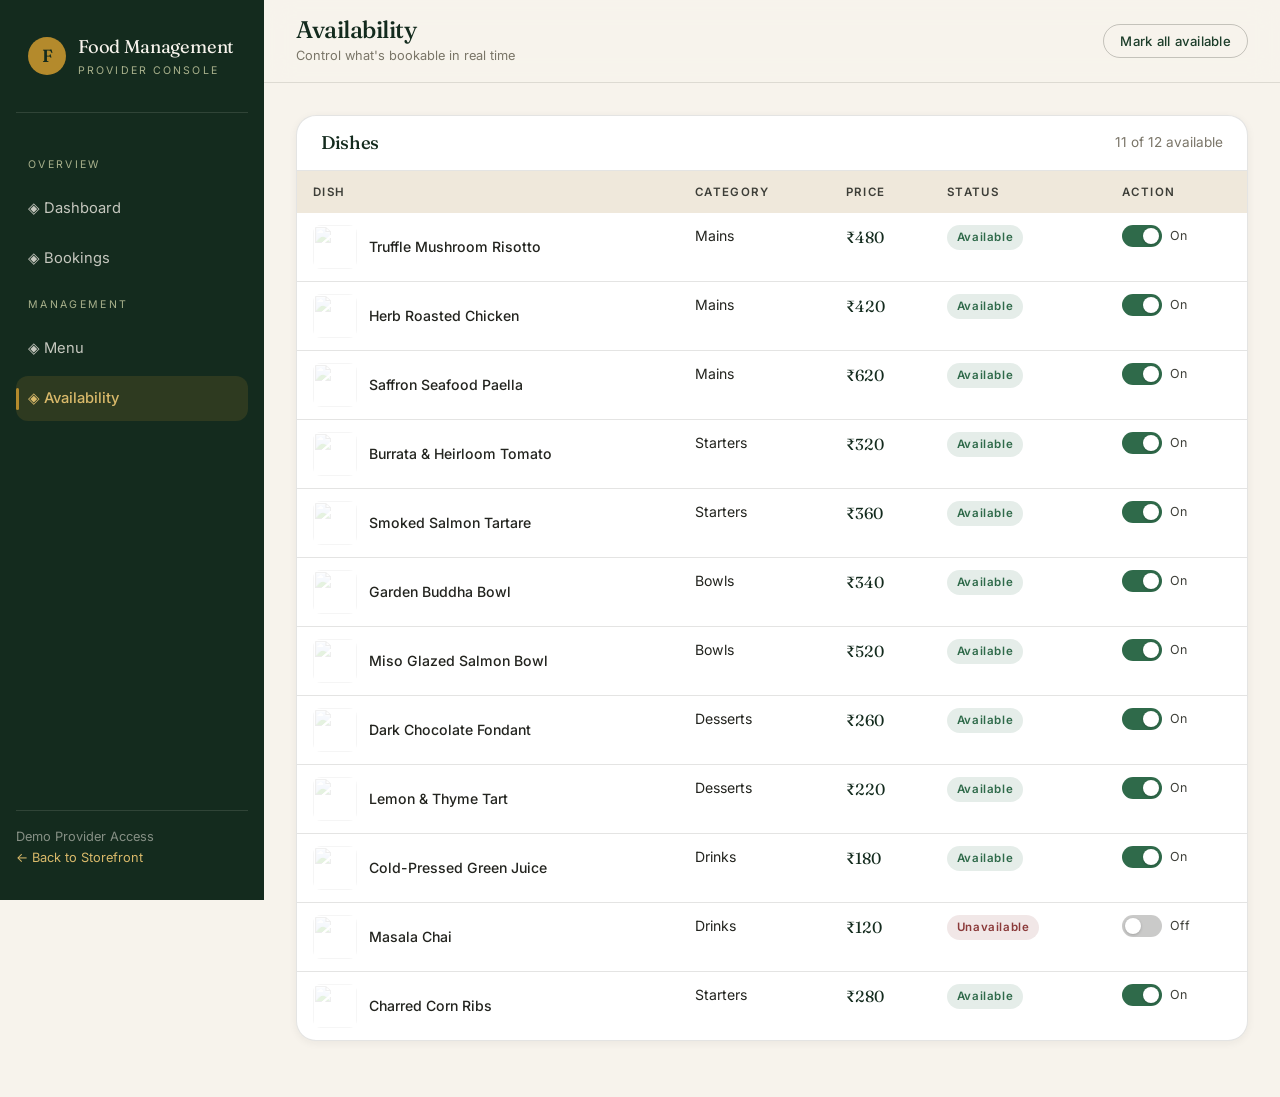
==== admin/availability.html @ 47ff1519 "kanish" ====
<!DOCTYPE html>
<html lang="en">
<head>
  <meta charset="UTF-8" />
  <meta name="viewport" content="width=device-width, initial-scale=1.0" />
  <title>Availability — Provider Console</title>
  <link rel="stylesheet" href="../css/global.css" />
  <link rel="stylesheet" href="../css/animations.css" />
  <link rel="stylesheet" href="../css/admin.css" />
</head>
<body>
  <div class="admin-shell">
    <aside class="admin-sidebar" id="sidebar">
      <div class="admin-brand">
        <div class="admin-brand-mark">F</div>
        <div class="admin-brand-text">Food Management<small>Provider Console</small></div>
      </div>
      <nav class="admin-nav">
        <div class="admin-nav-label">Overview</div>
        <a href="dashboard.html">◈ Dashboard</a>
        <a href="bookings.html">◈ Bookings</a>
        <div class="admin-nav-label">Management</div>
        <a href="menu-management.html">◈ Menu</a>
        <a href="availability.html" class="active">◈ Availability</a>
      </nav>
      <div class="admin-sidebar-footer">
        Demo Provider Access<br />
        <a href="../index.html">← Back to Storefront</a>
      </div>
    </aside>

    <div class="admin-main">
      <header class="admin-topbar">
        <div style="display:flex;align-items:center;gap:var(--s-3);">
          <button class="admin-toggle" id="sidebarToggle">☰</button>
          <div>
            <h1>Availability</h1>
            <div class="admin-topbar-sub">Control what's bookable in real time</div>
          </div>
        </div>
        <div class="admin-topbar-actions">
          <button class="btn btn-ghost btn-sm" id="markAllAvailable">Mark all available</button>
        </div>
      </header>

      <main class="admin-content">
        <section class="panel reveal">
          <div class="panel-header">
            <h2>Dishes</h2>
            <span class="text-muted" id="availSummary" style="font-size:0.85rem;"></span>
          </div>
          <div class="panel-body no-pad">
            <div class="booking-table-wrap" id="availabilityTableWrap"></div>
          </div>
        </section>
      </main>
    </div>
  </div>

  <div class="toast-stack" id="toastStack"></div>

  <script src="../js/data.js"></script>
  <script src="../js/storage.js"></script>
  <script src="../js/animations.js"></script>
  <script src="../js/admin.js"></script>
  <script>
    document.addEventListener('DOMContentLoaded', () => {
      Admin.initShell();
      Admin.renderAvailability();
    });
  </script>
</body>
</html>
---- css/global.css ----
/* ============================================================
   global.css — Design system: tokens, base, shared components
   ============================================================ */

@import url('https://fonts.googleapis.com/css2?family=Fraunces:opsz,wght@9..144,300;9..144,400;9..144,500;9..144,600&family=Inter:wght@300;400;500;600;700&display=swap');

:root {
  /* Colour palette */
  --ivory: #f7f3ec;
  --ivory-deep: #efe8db;
  --forest: #1d3d2a;
  --forest-deep: #142b1e;
  --olive: #6b7a4f;
  --olive-soft: #a9b18c;
  --charcoal: #23241f;
  --charcoal-soft: #3d3e38;
  --gold: #b48a2c;
  --gold-soft: #d9b96a;
  --muted: #7a7568;
  --line: rgba(35, 36, 31, 0.12);
  --line-strong: rgba(35, 36, 31, 0.24);
  --white: #ffffff;
  --danger: #8b3a3a;
  --success: #2f6a4a;
  --warning: #b48a2c;
  --info: #2e5a88;

  /* Typography */
  --font-serif: 'Fraunces', 'Georgia', serif;
  --font-sans: 'Inter', -apple-system, BlinkMacSystemFont, 'Segoe UI', sans-serif;

  /* Spacing scale */
  --s-1: 4px;
  --s-2: 8px;
  --s-3: 12px;
  --s-4: 16px;
  --s-5: 24px;
  --s-6: 32px;
  --s-7: 48px;
  --s-8: 64px;
  --s-9: 96px;
  --s-10: 128px;

  /* Radius */
  --r-sm: 6px;
  --r-md: 12px;
  --r-lg: 20px;
  --r-xl: 28px;
  --r-pill: 999px;

  /* Shadow */
  --shadow-sm: 0 2px 8px rgba(35, 36, 31, 0.06);
  --shadow-md: 0 8px 24px rgba(35, 36, 31, 0.08);
  --shadow-lg: 0 24px 60px rgba(35, 36, 31, 0.12);

  /* Motion */
  --ease: cubic-bezier(0.22, 1, 0.36, 1);
  --dur-fast: 180ms;
  --dur: 320ms;
  --dur-slow: 560ms;

  /* Layout */
  --container: 1280px;
  --nav-h: 76px;
}

/* Base reset */
*, *::before, *::after { box-sizing: border-box; }

html { scroll-behavior: smooth; -webkit-text-size-adjust: 100%; }

body {
  margin: 0;
  font-family: var(--font-sans);
  font-size: 16px;
  line-height: 1.6;
  color: var(--charcoal);
  background: var(--ivory);
  -webkit-font-smoothing: antialiased;
  -moz-osx-font-smoothing: grayscale;
}

h1, h2, h3, h4 {
  font-family: var(--font-serif);
  font-weight: 500;
  letter-spacing: -0.02em;
  line-height: 1.15;
  color: var(--forest-deep);
  margin: 0 0 var(--s-4);
}

h1 { font-size: clamp(2.4rem, 5vw, 4rem); }
h2 { font-size: clamp(1.8rem, 3.4vw, 2.8rem); }
h3 { font-size: clamp(1.3rem, 2.2vw, 1.8rem); }
h4 { font-size: 1.15rem; }

p { margin: 0 0 var(--s-4); color: var(--charcoal-soft); }

a { color: var(--forest); text-decoration: none; transition: color var(--dur-fast) var(--ease); }
a:hover { color: var(--gold); }

img { max-width: 100%; display: block; }

button { font-family: inherit; cursor: pointer; }

.container {
  width: 100%;
  max-width: var(--container);
  margin: 0 auto;
  padding: 0 var(--s-5);
}

.eyebrow {
  font-family: var(--font-sans);
  font-size: 0.72rem;
  font-weight: 600;
  letter-spacing: 0.22em;
  text-transform: uppercase;
  color: var(--olive);
  display: inline-block;
  margin-bottom: var(--s-3);
}

/* Buttons */
.btn {
  display: inline-flex;
  align-items: center;
  justify-content: center;
  gap: var(--s-2);
  padding: 14px 28px;
  border-radius: var(--r-pill);
  border: 1px solid transparent;
  font-family: var(--font-sans);
  font-size: 0.92rem;
  font-weight: 500;
  letter-spacing: 0.02em;
  transition: all var(--dur) var(--ease);
  cursor: pointer;
  text-decoration: none;
  white-space: nowrap;
}

.btn-primary {
  background: var(--forest);
  color: var(--ivory);
  border-color: var(--forest);
}
.btn-primary:hover {
  background: var(--forest-deep);
  color: var(--white);
  transform: translateY(-2px);
  box-shadow: var(--shadow-md);
}

.btn-ghost {
  background: transparent;
  color: var(--forest);
  border-color: var(--line-strong);
}
.btn-ghost:hover {
  border-color: var(--forest);
  background: var(--forest);
  color: var(--ivory);
}

.btn-gold {
  background: var(--gold);
  color: var(--ivory);
  border-color: var(--gold);
}
.btn-gold:hover { background: var(--gold-soft); color: var(--charcoal); }

.btn-danger {
  background: transparent;
  color: var(--danger);
  border-color: var(--danger);
}
.btn-danger:hover { background: var(--danger); color: var(--white); }

.btn-sm { padding: 8px 16px; font-size: 0.82rem; }
.btn-xs { padding: 6px 12px; font-size: 0.74rem; }

.btn:disabled { opacity: 0.45; cursor: not-allowed; transform: none; }

/* Form */
.field { margin-bottom: var(--s-4); }
.field label {
  display: block;
  font-size: 0.82rem;
  font-weight: 500;
  letter-spacing: 0.04em;
  color: var(--charcoal-soft);
  margin-bottom: var(--s-2);
  text-transform: uppercase;
}
.field input,
.field select,
.field textarea {
  width: 100%;
  padding: 12px 16px;
  border: 1px solid var(--line-strong);
  border-radius: var(--r-md);
  background: var(--white);
  font-family: var(--font-sans);
  font-size: 0.95rem;
  color: var(--charcoal);
  transition: border-color var(--dur-fast) var(--ease), box-shadow var(--dur-fast) var(--ease);
}
.field input:focus,
.field select:focus,
.field textarea:focus {
  outline: none;
  border-color: var(--forest);
  box-shadow: 0 0 0 3px rgba(29, 61, 42, 0.08);
}

/* Badges */
.badge {
  display: inline-flex;
  align-items: center;
  gap: 6px;
  padding: 4px 12px;
  border-radius: var(--r-pill);
  font-size: 0.72rem;
  font-weight: 600;
  letter-spacing: 0.06em;
  text-transform: uppercase;
}
.badge::before {
  content: '';
  width: 6px;
  height: 6px;
  border-radius: 50%;
  background: currentColor;
}

/* Toasts */
.toast-stack {
  position: fixed;
  top: calc(var(--nav-h) + 16px);
  right: 20px;
  z-index: 9999;
  display: flex;
  flex-direction: column;
  gap: 10px;
  pointer-events: none;
}
.toast {
  pointer-events: auto;
  min-width: 260px;
  max-width: 360px;
  padding: 14px 18px;
  border-radius: var(--r-md);
  background: var(--charcoal);
  color: var(--ivory);
  font-size: 0.9rem;
  box-shadow: var(--shadow-lg);
  animation: toastIn var(--dur) var(--ease);
}
.toast.success { border-left: 3px solid var(--success); }
.toast.error   { border-left: 3px solid var(--danger); }
.toast.info    { border-left: 3px solid var(--info); }

@keyframes toastIn {
  from { opacity: 0; transform: translateX(20px); }
  to   { opacity: 1; transform: translateX(0); }
}

/* Empty state */
.empty {
  text-align: center;
  padding: var(--s-9) var(--s-4);
  color: var(--muted);
}
.empty h3 { color: var(--charcoal-soft); margin-bottom: var(--s-2); }
.empty p { font-size: 0.95rem; }

/* Utility */
.text-muted { color: var(--muted); }
.text-gold { color: var(--gold); }
.text-serif { font-family: var(--font-serif); }
.mt-0 { margin-top: 0; } .mt-2 { margin-top: var(--s-2); }
.mt-4 { margin-top: var(--s-4); } .mt-6 { margin-top: var(--s-6); }
.mb-0 { margin-bottom: 0; } .mb-4 { margin-bottom: var(--s-4); }
.flex { display: flex; } .items-center { align-items: center; }
.justify-between { justify-content: space-between; }
.gap-2 { gap: var(--s-2); } .gap-4 { gap: var(--s-4); }

@media (prefers-reduced-motion: reduce) {
  *, *::before, *::after {
    animation-duration: 0.01ms !important;
    animation-iteration-count: 1 !important;
    transition-duration: 0.01ms !important;
    scroll-behavior: auto !important;
  }
}
---- css/animations.css ----
/* ============================================================
   animations.css — Shared animation utilities
   ============================================================ */

.reveal {
  opacity: 0;
  transform: translateY(28px);
  transition: opacity var(--dur-slow) var(--ease), transform var(--dur-slow) var(--ease);
}
.reveal.is-visible { opacity: 1; transform: translateY(0); }

.reveal-scale {
  opacity: 0;
  transform: scale(0.96);
  transition: opacity var(--dur-slow) var(--ease), transform var(--dur-slow) var(--ease);
}
.reveal-scale.is-visible { opacity: 1; transform: scale(1); }

.reveal-stagger > * {
  opacity: 0;
  transform: translateY(24px);
  transition: opacity var(--dur-slow) var(--ease), transform var(--dur-slow) var(--ease);
}
.reveal-stagger.is-visible > * { opacity: 1; transform: translateY(0); }
.reveal-stagger.is-visible > *:nth-child(2) { transition-delay: 60ms; }
.reveal-stagger.is-visible > *:nth-child(3) { transition-delay: 120ms; }
.reveal-stagger.is-visible > *:nth-child(4) { transition-delay: 180ms; }
.reveal-stagger.is-visible > *:nth-child(5) { transition-delay: 240ms; }
.reveal-stagger.is-visible > *:nth-child(6) { transition-delay: 300ms; }

@keyframes fadeUp {
  from { opacity: 0; transform: translateY(16px); }
  to   { opacity: 1; transform: translateY(0); }
}
.animate-fade-up { animation: fadeUp var(--dur) var(--ease) both; }

@keyframes pulseSoft {
  0%, 100% { transform: scale(1); opacity: 1; }
  50%      { transform: scale(1.08); opacity: 0.85; }
}

@keyframes shimmer {
  0%   { background-position: -400px 0; }
  100% { background-position: 400px 0; }
}
.skeleton {
  background: linear-gradient(90deg, #ece7dd 0%, #f5f0e6 50%, #ece7dd 100%);
  background-size: 800px 100%;
  animation: shimmer 1.4s infinite linear;
  border-radius: var(--r-md);
}

@media (prefers-reduced-motion: reduce) {
  .reveal, .reveal-scale, .reveal-stagger > * {
    opacity: 1 !important;
    transform: none !important;
  }
}
---- css/admin.css ----
/* ============================================================
   admin.css — Admin module styles (Owner: Kanish)
   ============================================================ */

/* ---------- Admin shell layout ---------- */
.admin-shell {
  display: grid;
  grid-template-columns: 264px 1fr;
  min-height: 100vh;
  background: var(--ivory);
}

.admin-sidebar {
  background: var(--forest-deep);
  color: var(--ivory);
  padding: var(--s-6) var(--s-4);
  display: flex;
  flex-direction: column;
  position: sticky;
  top: 0;
  height: 100vh;
  overflow-y: auto;
}

.admin-brand {
  display: flex;
  align-items: center;
  gap: var(--s-3);
  padding: 0 var(--s-3) var(--s-6);
  border-bottom: 1px solid rgba(247, 243, 236, 0.12);
  margin-bottom: var(--s-6);
}
.admin-brand-mark {
  width: 38px; height: 38px;
  border-radius: 50%;
  background: var(--gold);
  display: grid; place-items: center;
  font-family: var(--font-serif);
  font-weight: 600;
  color: var(--forest-deep);
  font-size: 1.1rem;
}
.admin-brand-text { font-family: var(--font-serif); font-size: 1.15rem; letter-spacing: -0.01em; }
.admin-brand-text small { display: block; font-family: var(--font-sans); font-size: 0.66rem; letter-spacing: 0.2em; text-transform: uppercase; color: var(--olive-soft); margin-top: 2px; }

.admin-nav { display: flex; flex-direction: column; gap: 4px; flex: 1; }
.admin-nav-label {
  font-size: 0.66rem;
  letter-spacing: 0.22em;
  text-transform: uppercase;
  color: var(--olive-soft);
  padding: var(--s-3) var(--s-3) var(--s-2);
}
.admin-nav a {
  display: flex;
  align-items: center;
  gap: var(--s-3);
  padding: 11px var(--s-3);
  border-radius: var(--r-md);
  color: rgba(247, 243, 236, 0.78);
  font-size: 0.92rem;
  transition: all var(--dur-fast) var(--ease);
}
.admin-nav a:hover { background: rgba(247, 243, 236, 0.06); color: var(--ivory); }
.admin-nav a.active {
  background: rgba(180, 138, 44, 0.16);
  color: var(--gold-soft);
  font-weight: 500;
}
.admin-nav a.active::before {
  content: '';
  position: absolute;
  left: 0;
  width: 3px; height: 22px;
  background: var(--gold);
  border-radius: 3px;
}
.admin-nav a { position: relative; }

.admin-sidebar-footer {
  border-top: 1px solid rgba(247, 243, 236, 0.12);
  padding-top: var(--s-4);
  margin-top: var(--s-4);
  font-size: 0.8rem;
  color: rgba(247, 243, 236, 0.5);
}
.admin-sidebar-footer a { color: var(--gold-soft); }

/* ---------- Main area ---------- */
.admin-main { display: flex; flex-direction: column; min-width: 0; }

.admin-topbar {
  position: sticky;
  top: 0;
  z-index: 40;
  display: flex;
  align-items: center;
  justify-content: space-between;
  gap: var(--s-4);
  padding: var(--s-4) var(--s-6);
  background: rgba(247, 243, 236, 0.92);
  backdrop-filter: blur(14px);
  border-bottom: 1px solid var(--line);
}
.admin-topbar h1 {
  font-size: 1.5rem;
  margin: 0;
}
.admin-topbar-sub { font-size: 0.8rem; color: var(--muted); margin-top: 2px; }
.admin-topbar-actions { display: flex; align-items: center; gap: var(--s-3); }

.admin-avatar {
  width: 38px; height: 38px;
  border-radius: 50%;
  background: var(--forest);
  color: var(--ivory);
  display: grid; place-items: center;
  font-size: 0.82rem;
  font-weight: 600;
}

.admin-content { padding: var(--s-6); flex: 1; }

.admin-toggle { display: none; }

/* ---------- Stat cards ---------- */
.stat-grid {
  display: grid;
  grid-template-columns: repeat(auto-fit, minmax(210px, 1fr));
  gap: var(--s-4);
  margin-bottom: var(--s-6);
}
.stat-card {
  background: var(--white);
  border-radius: var(--r-lg);
  padding: var(--s-5);
  box-shadow: var(--shadow-sm);
  border: 1px solid var(--line);
  position: relative;
  overflow: hidden;
}
.stat-card::after {
  content: '';
  position: absolute;
  right: -30px; bottom: -30px;
  width: 100px; height: 100px;
  border-radius: 50%;
  background: rgba(180, 138, 44, 0.06);
}
.stat-card-label {
  font-size: 0.74rem;
  letter-spacing: 0.16em;
  text-transform: uppercase;
  color: var(--muted);
  margin-bottom: var(--s-3);
}
.stat-card-value {
  font-family: var(--font-serif);
  font-size: 2.2rem;
  line-height: 1;
  color: var(--forest-deep);
  letter-spacing: -0.02em;
}
.stat-card-meta {
  font-size: 0.78rem;
  color: var(--muted);
  margin-top: var(--s-2);
}
.stat-card.gold .stat-card-value { color: var(--gold); }

/* ---------- Panels ---------- */
.panel {
  background: var(--white);
  border-radius: var(--r-lg);
  border: 1px solid var(--line);
  box-shadow: var(--shadow-sm);
  margin-bottom: var(--s-5);
  overflow: hidden;
}
.panel-header {
  display: flex;
  align-items: center;
  justify-content: space-between;
  gap: var(--s-4);
  padding: var(--s-4) var(--s-5);
  border-bottom: 1px solid var(--line);
}
.panel-header h2 { font-size: 1.15rem; margin: 0; }
.panel-body { padding: var(--s-5); }
.panel-body.no-pad { padding: 0; }

/* ---------- Booking table ---------- */
.booking-table-wrap { overflow-x: auto; }
table.booking-table {
  width: 100%;
  border-collapse: collapse;
  font-size: 0.88rem;
}
.booking-table thead th {
  text-align: left;
  padding: var(--s-3) var(--s-4);
  background: var(--ivory-deep);
  font-size: 0.72rem;
  letter-spacing: 0.12em;
  text-transform: uppercase;
  color: var(--charcoal-soft);
  font-weight: 600;
  white-space: nowrap;
}
.booking-table tbody td {
  padding: var(--s-3) var(--s-4);
  border-bottom: 1px solid var(--line);
  vertical-align: top;
}
.booking-table tbody tr:hover { background: rgba(247, 243, 236, 0.6); }
.booking-table tbody tr:last-child td { border-bottom: none; }

.bk-id { font-family: 'SF Mono', Menlo, monospace; font-size: 0.82rem; color: var(--forest); font-weight: 600; }
.bk-items { list-style: none; padding: 0; margin: 0; font-size: 0.8rem; color: var(--charcoal-soft); }
.bk-items li { padding: 1px 0; }
.bk-items li span { color: var(--muted); }
.bk-total { font-family: var(--font-serif); font-size: 1rem; color: var(--forest-deep); }
.bk-actions { display: flex; flex-wrap: wrap; gap: 6px; }

.status-pill {
  display: inline-flex;
  align-items: center;
  gap: 6px;
  padding: 3px 10px;
  border-radius: var(--r-pill);
  font-size: 0.72rem;
  font-weight: 600;
  letter-spacing: 0.05em;
  white-space: nowrap;
}

/* ---------- Filter bar ---------- */
.filter-bar {
  display: flex;
  flex-wrap: wrap;
  gap: var(--s-2);
  align-items: center;
  margin-bottom: var(--s-4);
}
.chip {
  padding: 7px 14px;
  border-radius: var(--r-pill);
  border: 1px solid var(--line-strong);
  background: transparent;
  font-size: 0.82rem;
  color: var(--charcoal-soft);
  cursor: pointer;
  transition: all var(--dur-fast) var(--ease);
}
.chip:hover { border-color: var(--forest); color: var(--forest); }
.chip.active { background: var(--forest); border-color: var(--forest); color: var(--ivory); }

.search-input {
  flex: 1;
  min-width: 200px;
  padding: 9px 14px;
  border: 1px solid var(--line-strong);
  border-radius: var(--r-pill);
  background: var(--white);
  font-size: 0.88rem;
  transition: border-color var(--dur-fast) var(--ease);
}
.search-input:focus { outline: none; border-color: var(--forest); }

/* ---------- Menu management grid ---------- */
.menu-admin-grid {
  display: grid;
  grid-template-columns: repeat(auto-fill, minmax(280px, 1fr));
  gap: var(--s-4);
}
.menu-admin-card {
  background: var(--white);
  border-radius: var(--r-lg);
  border: 1px solid var(--line);
  overflow: hidden;
  display: flex;
  flex-direction: column;
  transition: transform var(--dur) var(--ease), box-shadow var(--dur) var(--ease);
}
.menu-admin-card:hover { transform: translateY(-3px); box-shadow: var(--shadow-md); }
.menu-admin-thumb {
  aspect-ratio: 16 / 10;
  overflow: hidden;
  background: var(--ivory-deep);
}
.menu-admin-thumb img { width: 100%; height: 100%; object-fit: cover; }
.menu-admin-body { padding: var(--s-4); flex: 1; display: flex; flex-direction: column; }
.menu-admin-name { font-family: var(--font-serif); font-size: 1.1rem; color: var(--forest-deep); margin-bottom: 4px; }
.menu-admin-cat { font-size: 0.72rem; letter-spacing: 0.14em; text-transform: uppercase; color: var(--olive); margin-bottom: var(--s-2); }
.menu-admin-desc { font-size: 0.84rem; color: var(--muted); margin-bottom: var(--s-3); flex: 1; }
.menu-admin-price { font-family: var(--font-serif); font-size: 1.2rem; color: var(--forest); margin-bottom: var(--s-3); }
.menu-admin-actions { display: flex; gap: 6px; flex-wrap: wrap; }

.availability-toggle {
  display: inline-flex;
  align-items: center;
  gap: 8px;
  font-size: 0.78rem;
  color: var(--charcoal-soft);
  cursor: pointer;
  user-select: none;
}
.toggle-switch {
  width: 40px; height: 22px;
  border-radius: 999px;
  background: var(--line-strong);
  position: relative;
  transition: background var(--dur-fast) var(--ease);
}
.toggle-switch::after {
  content: '';
  position: absolute;
  top: 3px; left: 3px;
  width: 16px; height: 16px;
  background: var(--white);
  border-radius: 50%;
  transition: transform var(--dur-fast) var(--ease);
  box-shadow: 0 1px 3px rgba(0, 0, 0, 0.2);
}
.toggle-switch.on { background: var(--success); }
.toggle-switch.on::after { transform: translateX(18px); }

/* ---------- Modal ---------- */
.modal-backdrop {
  position: fixed;
  inset: 0;
  background: rgba(20, 43, 30, 0.55);
  backdrop-filter: blur(4px);
  z-index: 999;
  display: none;
  align-items: center;
  justify-content: center;
  padding: var(--s-4);
}
.modal-backdrop.open { display: flex; animation: fadeUp 200ms var(--ease); }
.modal {
  background: var(--ivory);
  border-radius: var(--r-xl);
  width: 100%;
  max-width: 560px;
  max-height: 90vh;
  overflow-y: auto;
  box-shadow: var(--shadow-lg);
}
.modal-head {
  display: flex;
  align-items: center;
  justify-content: space-between;
  padding: var(--s-5) var(--s-6);
  border-bottom: 1px solid var(--line);
}
.modal-head h3 { margin: 0; font-size: 1.3rem; }
.modal-close {
  background: none;
  border: none;
  font-size: 1.6rem;
  color: var(--muted);
  cursor: pointer;
  line-height: 1;
  padding: 4px 8px;
  border-radius: 8px;
  transition: background var(--dur-fast) var(--ease);
}
.modal-close:hover { background: var(--ivory-deep); color: var(--charcoal); }
.modal-body { padding: var(--s-5) var(--s-6); }
.modal-foot {
  padding: var(--s-4) var(--s-6);
  border-top: 1px solid var(--line);
  display: flex;
  justify-content: flex-end;
  gap: var(--s-2);
}

/* ---------- Analytics bars ---------- */
.bar-chart { display: flex; flex-direction: column; gap: var(--s-3); }
.bar-row { display: flex; align-items: center; gap: var(--s-3); }
.bar-label { width: 140px; font-size: 0.84rem; color: var(--charcoal-soft); flex-shrink: 0; }
.bar-track {
  flex: 1;
  height: 10px;
  background: var(--ivory-deep);
  border-radius: 999px;
  overflow: hidden;
}
.bar-fill {
  height: 100%;
  background: linear-gradient(90deg, var(--olive), var(--gold));
  border-radius: 999px;
  transition: width 800ms var(--ease);
}
.bar-value { font-size: 0.82rem; font-weight: 600; color: var(--forest); width: 44px; text-align: right; }

/* ---------- Status flow (kanban style) ---------- */
.status-flow {
  display: grid;
  grid-template-columns: repeat(auto-fit, minmax(140px, 1fr));
  gap: var(--s-3);
  margin-bottom: var(--s-5);
}
.status-flow-step {
  padding: var(--s-3);
  border-radius: var(--r-md);
  background: var(--white);
  border: 1px solid var(--line);
  text-align: center;
}
.status-flow-step .n {
  font-family: var(--font-serif);
  font-size: 1.5rem;
  color: var(--forest-deep);
}
.status-flow-step .l { font-size: 0.72rem; letter-spacing: 0.1em; text-transform: uppercase; color: var(--muted); }

/* ---------- Mobile ---------- */
@media (max-width: 900px) {
  .admin-shell { grid-template-columns: 1fr; }
  .admin-sidebar {
    position: fixed;
    top: 0; left: 0;
    width: 264px;
    transform: translateX(-100%);
    transition: transform var(--dur) var(--ease);
    z-index: 200;
  }
  .admin-sidebar.open { transform: translateX(0); box-shadow: var(--shadow-lg); }
  .admin-toggle {
    display: inline-flex;
    align-items: center;
    justify-content: center;
    width: 40px; height: 40px;
    border: 1px solid var(--line-strong);
    border-radius: var(--r-md);
    background: var(--white);
    font-size: 1.2rem;
  }
  .admin-content { padding: var(--s-4); }
  .admin-topbar { padding: var(--s-3) var(--s-4); }
  .admin-topbar h1 { font-size: 1.15rem; }
  .bar-label { width: 90px; }
}
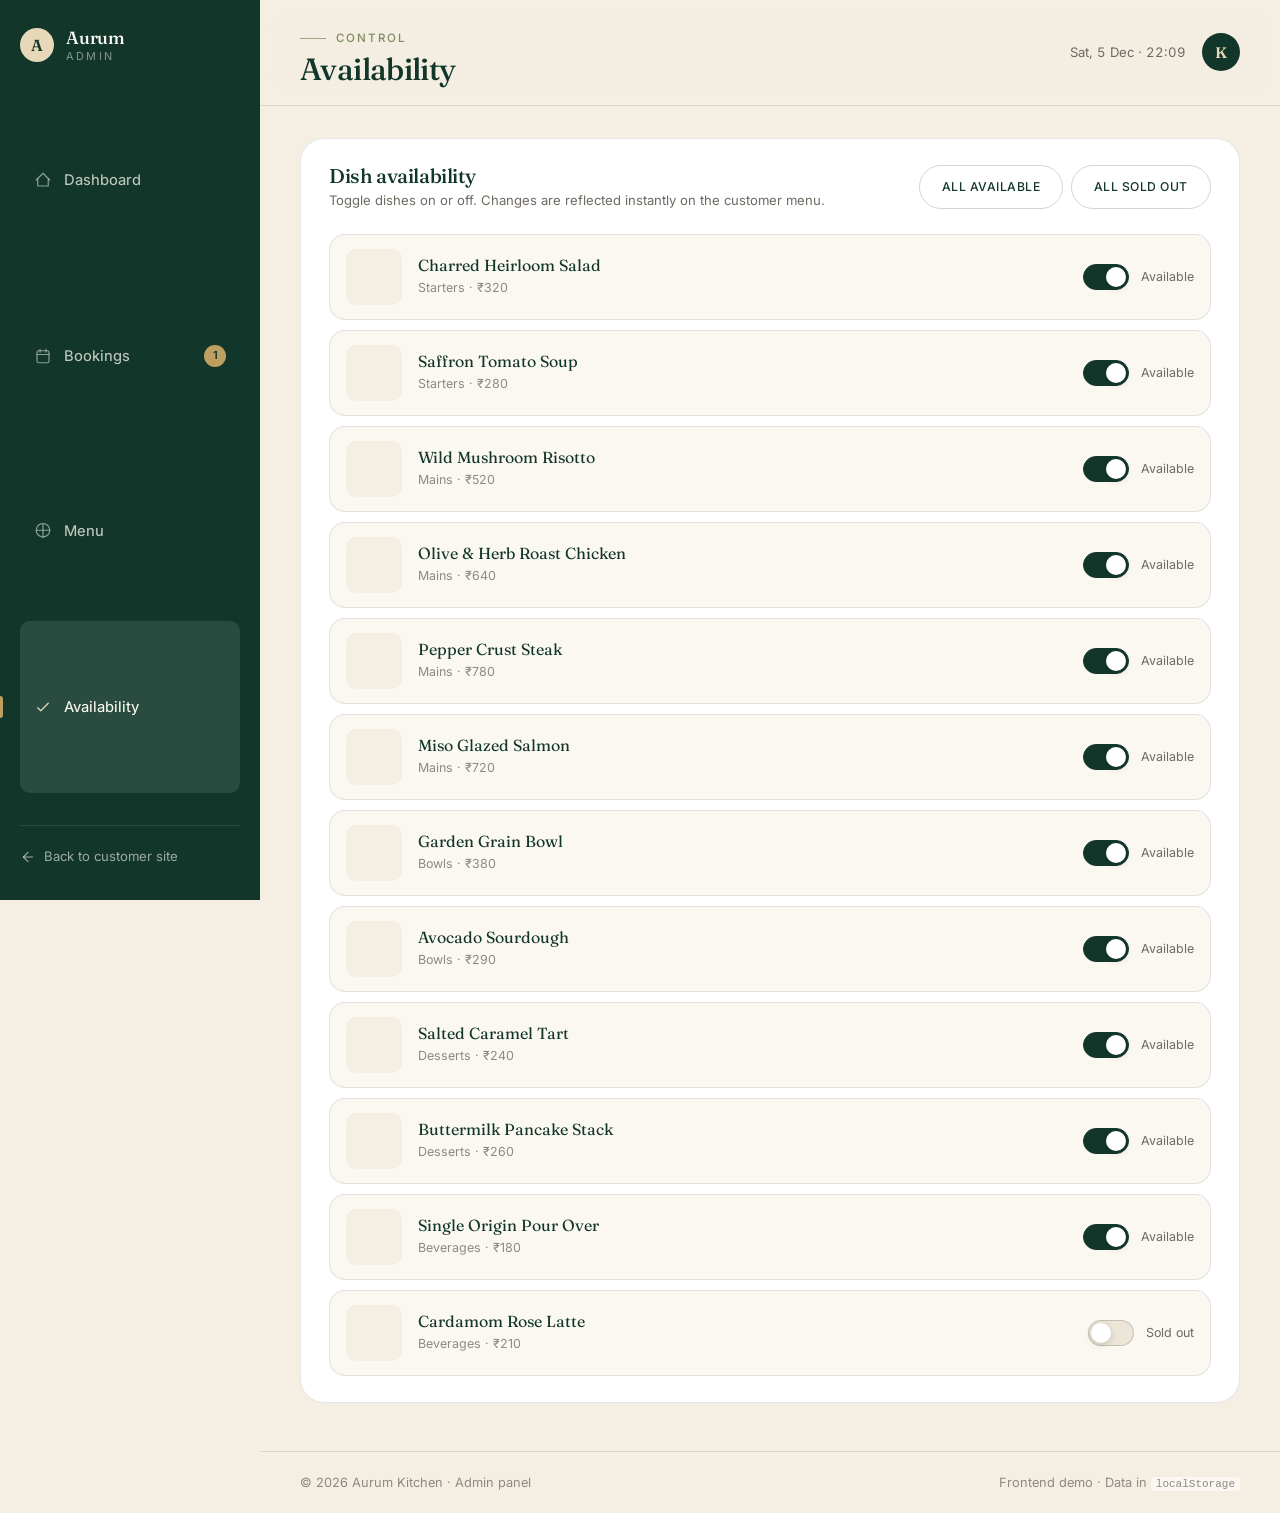
==== commit 8b759f09: ""Final Commit"" ====
--- a/admin/availability.html
+++ b/admin/availability.html
@@ -2,72 +2,73 @@
 <html lang="en">
 <head>
   <meta charset="UTF-8" />
-  <meta name="viewport" content="width=device-width, initial-scale=1.0" />
-  <title>Availability — Provider Console</title>
+  <meta name="viewport" content="width=device-width, initial-scale=1" />
+  <title>Availability — Aurum Kitchen Admin</title>
+  <link rel="preconnect" href="https://fonts.googleapis.com" />
+  <link rel="preconnect" href="https://fonts.gstatic.com" crossorigin />
+  <link href="https://fonts.googleapis.com/css2?family=Fraunces:ital,opsz,wght@0,9..144,300..700;1,9..144,300..600&family=Inter:wght@300;400;500;600&display=swap" rel="stylesheet" />
   <link rel="stylesheet" href="../css/global.css" />
   <link rel="stylesheet" href="../css/animations.css" />
   <link rel="stylesheet" href="../css/admin.css" />
 </head>
-<body>
+<body class="admin-body">
+  <div class="page-veil" aria-hidden="true"></div>
+
   <div class="admin-shell">
-    <aside class="admin-sidebar" id="sidebar">
-      <div class="admin-brand">
-        <div class="admin-brand-mark">F</div>
-        <div class="admin-brand-text">Food Management<small>Provider Console</small></div>
-      </div>
-      <nav class="admin-nav">
-        <div class="admin-nav-label">Overview</div>
-        <a href="dashboard.html">◈ Dashboard</a>
-        <a href="bookings.html">◈ Bookings</a>
-        <div class="admin-nav-label">Management</div>
-        <a href="menu-management.html">◈ Menu</a>
-        <a href="availability.html" class="active">◈ Availability</a>
+    <aside class="admin-sidebar" id="adminSidebar">
+      <a class="admin-brand" href="dashboard.html">
+        <span class="nav__mark">A</span>
+        <span class="admin-brand__text"><strong>Aurum</strong><em>Admin</em></span>
+      </a>
+      <nav class="admin-nav" aria-label="Admin">
+        <a href="dashboard.html" class="admin-nav__link" data-admin-nav><svg viewBox="0 0 24 24" fill="none" stroke="currentColor" stroke-width="1.6" stroke-linecap="round" stroke-linejoin="round"><path d="M3 12 12 3l9 9"/><path d="M5 10v10h14V10"/></svg><span>Dashboard</span></a>
+        <a href="bookings.html" class="admin-nav__link" data-admin-nav><svg viewBox="0 0 24 24" fill="none" stroke="currentColor" stroke-width="1.6" stroke-linecap="round" stroke-linejoin="round"><rect x="4" y="5" width="16" height="16" rx="2"/><path d="M8 3v4M16 3v4M4 10h16"/></svg><span>Bookings</span><span class="admin-nav__count" id="navPendingCount"></span></a>
+        <a href="menu-management.html" class="admin-nav__link" data-admin-nav><svg viewBox="0 0 24 24" fill="none" stroke="currentColor" stroke-width="1.6" stroke-linecap="round" stroke-linejoin="round"><path d="M3 11h18"/><path d="M12 3v18"/><circle cx="12" cy="11" r="9"/></svg><span>Menu</span></a>
+        <a href="availability.html" class="admin-nav__link" data-admin-nav><svg viewBox="0 0 24 24" fill="none" stroke="currentColor" stroke-width="1.6" stroke-linecap="round" stroke-linejoin="round"><path d="m5 13 4 4L19 7"/></svg><span>Availability</span></a>
       </nav>
-      <div class="admin-sidebar-footer">
-        Demo Provider Access<br />
-        <a href="../index.html">← Back to Storefront</a>
+      <div class="admin-sidebar__foot">
+        <a href="../index.html" class="admin-back"><svg viewBox="0 0 24 24" fill="none" stroke="currentColor" stroke-width="1.6" stroke-linecap="round" stroke-linejoin="round" width="16" height="16"><path d="M19 12H5"/><path d="m12 19-7-7 7-7"/></svg>Back to customer site</a>
       </div>
     </aside>
 
-    <div class="admin-main">
-      <header class="admin-topbar">
-        <div style="display:flex;align-items:center;gap:var(--s-3);">
-          <button class="admin-toggle" id="sidebarToggle">☰</button>
+    <header class="admin-topbar">
+      <button class="admin-topbar__toggle" id="adminNavToggle" aria-label="Toggle menu" aria-expanded="false"><span></span><span></span></button>
+      <div class="admin-topbar__title">
+        <span class="eyebrow">Control</span>
+        <h1>Availability</h1>
+      </div>
+      <div class="admin-topbar__meta">
+        <span class="admin-topbar__clock" id="adminClock"></span>
+        <span class="admin-avatar">K</span>
+      </div>
+    </header>
+
+    <main class="admin-main" id="adminAvailability">
+      <section class="admin-card">
+        <div class="admin-card__head">
           <div>
-            <h1>Availability</h1>
-            <div class="admin-topbar-sub">Control what's bookable in real time</div>
+            <h2>Dish availability</h2>
+            <p class="admin-card__sub">Toggle dishes on or off. Changes are reflected instantly on the customer menu.</p>
+          </div>
+          <div class="admin-toolbar__actions">
+            <button class="btn btn--ghost btn--sm" id="setAllAvailable">All available</button>
+            <button class="btn btn--ghost btn--sm" id="setAllUnavailable">All sold out</button>
           </div>
         </div>
-        <div class="admin-topbar-actions">
-          <button class="btn btn-ghost btn-sm" id="markAllAvailable">Mark all available</button>
-        </div>
-      </header>
+        <div class="availability-list" id="availabilityList"></div>
+      </section>
+    </main>
 
-      <main class="admin-content">
-        <section class="panel reveal">
-          <div class="panel-header">
-            <h2>Dishes</h2>
-            <span class="text-muted" id="availSummary" style="font-size:0.85rem;"></span>
-          </div>
-          <div class="panel-body no-pad">
-            <div class="booking-table-wrap" id="availabilityTableWrap"></div>
-          </div>
-        </section>
-      </main>
-    </div>
+    <footer class="admin-footer">
+      <span>© <span id="adminYear"></span> Aurum Kitchen · Admin panel</span>
+      <span>Frontend demo · Data in <code>localStorage</code></span>
+    </footer>
   </div>
 
-  <div class="toast-stack" id="toastStack"></div>
-
+  <script src="../js/storage.js"></script>
   <script src="../js/data.js"></script>
-  <script src="../js/storage.js"></script>
   <script src="../js/animations.js"></script>
+  <script src="../js/customer.js"></script>
   <script src="../js/admin.js"></script>
-  <script>
-    document.addEventListener('DOMContentLoaded', () => {
-      Admin.initShell();
-      Admin.renderAvailability();
-    });
-  </script>
 </body>
 </html>
--- a/css/global.css
+++ b/css/global.css
@@ -1,296 +1,656 @@
-/* ============================================================
-   global.css — Design system: tokens, base, shared components
-   ============================================================ */
-
-@import url('https://fonts.googleapis.com/css2?family=Fraunces:opsz,wght@9..144,300;9..144,400;9..144,500;9..144,600&family=Inter:wght@300;400;500;600;700&display=swap');
-
+/* =========================================================================
+   global.css — SHARED DESIGN SYSTEM
+   Owners: Arsh + Kanish
+   ========================================================================= */
+
+/* ---------- 1. Design tokens ---------- */
 :root {
-  /* Colour palette */
-  --ivory: #f7f3ec;
-  --ivory-deep: #efe8db;
-  --forest: #1d3d2a;
-  --forest-deep: #142b1e;
-  --olive: #6b7a4f;
-  --olive-soft: #a9b18c;
-  --charcoal: #23241f;
-  --charcoal-soft: #3d3e38;
-  --gold: #b48a2c;
-  --gold-soft: #d9b96a;
-  --muted: #7a7568;
-  --line: rgba(35, 36, 31, 0.12);
-  --line-strong: rgba(35, 36, 31, 0.24);
-  --white: #ffffff;
-  --danger: #8b3a3a;
-  --success: #2f6a4a;
-  --warning: #b48a2c;
-  --info: #2e5a88;
-
-  /* Typography */
-  --font-serif: 'Fraunces', 'Georgia', serif;
-  --font-sans: 'Inter', -apple-system, BlinkMacSystemFont, 'Segoe UI', sans-serif;
-
-  /* Spacing scale */
-  --s-1: 4px;
-  --s-2: 8px;
-  --s-3: 12px;
-  --s-4: 16px;
-  --s-5: 24px;
-  --s-6: 32px;
-  --s-7: 48px;
-  --s-8: 64px;
-  --s-9: 96px;
-  --s-10: 128px;
-
-  /* Radius */
-  --r-sm: 6px;
-  --r-md: 12px;
-  --r-lg: 20px;
-  --r-xl: 28px;
-  --r-pill: 999px;
-
-  /* Shadow */
-  --shadow-sm: 0 2px 8px rgba(35, 36, 31, 0.06);
-  --shadow-md: 0 8px 24px rgba(35, 36, 31, 0.08);
-  --shadow-lg: 0 24px 60px rgba(35, 36, 31, 0.12);
-
-  /* Motion */
-  --ease: cubic-bezier(0.22, 1, 0.36, 1);
-  --dur-fast: 180ms;
-  --dur: 320ms;
-  --dur-slow: 560ms;
-
-  /* Layout */
-  --container: 1280px;
-  --nav-h: 76px;
-}
-
-/* Base reset */
+  --ivory:        #FBF8F2;
+  --ivory-2:      #F4EEE3;
+  --ivory-3:      #EDE5D7;
+  --white:        #FFFFFF;
+
+  --ink:          #1B1A17;
+  --charcoal:     #2A2823;
+  --muted:        #6E6A61;
+  --muted-2:      #8E8A80;
+
+  --forest:       #12362A;
+  --forest-2:     #1C4A38;
+  --forest-3:     #2C6350;
+  --olive:        #7C8B5B;
+  --olive-soft:   #A9B48C;
+  --gold:         #BE9F60;
+  --gold-soft:    #E6D8B8;
+
+  --line:         rgba(27, 26, 23, 0.10);
+  --line-strong:  rgba(27, 26, 23, 0.18);
+  --shadow-sm:    0 1px 2px rgba(18, 54, 42, 0.05), 0 10px 28px -16px rgba(18, 54, 42, 0.28);
+  --shadow-md:    0 26px 64px -34px rgba(18, 54, 42, 0.42);
+  --shadow-lg:    0 40px 100px -50px rgba(18, 54, 42, 0.55);
+
+  --radius-sm:    10px;
+  --radius:       16px;
+  --radius-lg:    24px;
+  --radius-xl:    32px;
+  --nav-h:        76px;
+
+  --font-serif:   'Fraunces', 'Iowan Old Style', Georgia, serif;
+  --font-sans:    'Inter', -apple-system, BlinkMacSystemFont, 'Segoe UI', sans-serif;
+
+  --ease:         cubic-bezier(0.22, 1, 0.36, 1);
+  --ease-soft:    cubic-bezier(0.4, 0, 0.2, 1);
+  --dur:          0.5s;
+}
+
+/* ---------- 2. Reset ---------- */
 *, *::before, *::after { box-sizing: border-box; }
 
-html { scroll-behavior: smooth; -webkit-text-size-adjust: 100%; }
+html {
+  -webkit-text-size-adjust: 100%;
+  scroll-behavior: smooth;
+  scroll-padding-top: calc(var(--nav-h) + 24px);
+}
+
+body,
+h1, h2, h3, h4, h5, p, figure, blockquote, ul, ol, dl, dd { margin: 0; }
+
+ul[class], ol[class] { list-style: none; padding: 0; }
 
 body {
-  margin: 0;
+  background: var(--ivory);
+  color: var(--ink);
   font-family: var(--font-sans);
   font-size: 16px;
-  line-height: 1.6;
-  color: var(--charcoal);
-  background: var(--ivory);
+  line-height: 1.65;
+  font-weight: 400;
   -webkit-font-smoothing: antialiased;
   -moz-osx-font-smoothing: grayscale;
-}
-
+  overflow-x: hidden;
+}
+
+img, svg, video { display: block; max-width: 100%; }
+img { height: auto; }
+
+a { color: inherit; text-decoration: none; }
+
+button, input, select, textarea {
+  font: inherit;
+  color: inherit;
+}
+
+button { background: none; border: 0; cursor: pointer; }
+
+:focus-visible {
+  outline: 2px solid var(--forest-3);
+  outline-offset: 3px;
+  border-radius: 4px;
+}
+
+::selection { background: var(--gold-soft); color: var(--forest); }
+
+/* ---------- 3. Typography ---------- */
 h1, h2, h3, h4 {
   font-family: var(--font-serif);
   font-weight: 500;
+  line-height: 1.08;
   letter-spacing: -0.02em;
-  line-height: 1.15;
-  color: var(--forest-deep);
-  margin: 0 0 var(--s-4);
-}
-
-h1 { font-size: clamp(2.4rem, 5vw, 4rem); }
-h2 { font-size: clamp(1.8rem, 3.4vw, 2.8rem); }
-h3 { font-size: clamp(1.3rem, 2.2vw, 1.8rem); }
-h4 { font-size: 1.15rem; }
-
-p { margin: 0 0 var(--s-4); color: var(--charcoal-soft); }
-
-a { color: var(--forest); text-decoration: none; transition: color var(--dur-fast) var(--ease); }
-a:hover { color: var(--gold); }
-
-img { max-width: 100%; display: block; }
-
-button { font-family: inherit; cursor: pointer; }
-
+  color: var(--forest);
+  font-optical-sizing: auto;
+}
+
+h1 { font-size: clamp(2.6rem, 6vw, 4.6rem); }
+h2 { font-size: clamp(2rem, 4vw, 3.1rem); }
+h3 { font-size: clamp(1.3rem, 2vw, 1.65rem); letter-spacing: -0.015em; }
+h4 { font-size: 1.1rem; letter-spacing: -0.01em; }
+
+p { color: var(--muted); }
+
+.eyebrow {
+  display: inline-flex;
+  align-items: center;
+  gap: 10px;
+  font-family: var(--font-sans);
+  font-size: 0.72rem;
+  font-weight: 500;
+  letter-spacing: 0.18em;
+  text-transform: uppercase;
+  color: var(--olive);
+}
+
+.eyebrow::before {
+  content: "";
+  width: 26px;
+  height: 1px;
+  background: currentColor;
+  opacity: 0.7;
+}
+
+.lede {
+  font-size: clamp(1rem, 1.2vw, 1.12rem);
+  line-height: 1.7;
+  color: var(--muted);
+  max-width: 56ch;
+}
+
+.serif-italic { font-style: italic; font-family: var(--font-serif); }
+
+/* ---------- 4. Layout ---------- */
 .container {
+  width: min(1200px, 92vw);
+  margin-inline: auto;
+}
+
+.container--narrow { width: min(880px, 92vw); }
+
+.section {
+  padding-block: clamp(64px, 9vw, 130px);
+}
+
+.section--tight { padding-block: clamp(48px, 6vw, 80px); }
+
+.section-head {
+  display: flex;
+  align-items: flex-end;
+  justify-content: space-between;
+  gap: 32px;
+  flex-wrap: wrap;
+  margin-bottom: clamp(32px, 4vw, 56px);
+}
+
+.section-head__text { max-width: 640px; }
+.section-head h2 { margin-top: 14px; }
+.section-head p { margin-top: 14px; }
+
+.rule {
+  height: 1px;
+  background: var(--line);
+  border: 0;
+  margin: 0;
+}
+
+/* ---------- 5. Buttons ---------- */
+.btn {
+  position: relative;
+  display: inline-flex;
+  align-items: center;
+  justify-content: center;
+  gap: 10px;
+  padding: 15px 30px;
+  border-radius: 999px;
+  font-family: var(--font-sans);
+  font-size: 0.86rem;
+  font-weight: 500;
+  letter-spacing: 0.04em;
+  text-transform: uppercase;
+  white-space: nowrap;
+  cursor: pointer;
+  border: 1px solid transparent;
+  transition: background-color 0.4s var(--ease),
+              color 0.4s var(--ease),
+              border-color 0.4s var(--ease),
+              transform 0.4s var(--ease),
+              box-shadow 0.4s var(--ease);
+  will-change: transform;
+}
+
+.btn--primary {
+  background: var(--forest);
+  color: var(--ivory);
+  box-shadow: 0 14px 34px -18px rgba(18, 54, 42, 0.85);
+}
+.btn--primary:hover { background: var(--forest-2); box-shadow: 0 20px 44px -20px rgba(18, 54, 42, 0.9); }
+
+.btn--ghost {
+  background: transparent;
+  color: var(--forest);
+  border-color: var(--line-strong);
+}
+.btn--ghost:hover { background: var(--forest); color: var(--ivory); border-color: var(--forest); }
+
+.btn--gold {
+  background: var(--gold);
+  color: var(--forest);
+}
+.btn--gold:hover { background: #CDAF70; }
+
+.btn--light {
+  background: var(--ivory);
+  color: var(--forest);
+}
+.btn--light:hover { background: var(--gold-soft); }
+
+.btn--sm { padding: 11px 22px; font-size: 0.76rem; }
+.btn--block { width: 100%; }
+
+.btn:disabled,
+.btn[aria-disabled="true"] {
+  opacity: 0.45;
+  pointer-events: none;
+  box-shadow: none;
+}
+
+.btn--text {
+  padding: 0;
+  border-radius: 0;
+  text-transform: none;
+  letter-spacing: 0;
+  font-size: 0.92rem;
+  color: var(--forest);
+  border-bottom: 1px solid currentColor;
+  padding-bottom: 2px;
+}
+
+/* ---------- 6. Navigation ---------- */
+.nav {
+  position: fixed;
+  inset: 0 0 auto 0;
+  z-index: 900;
+  height: var(--nav-h);
+  display: flex;
+  align-items: center;
+  background: rgba(251, 248, 242, 0);
+  border-bottom: 1px solid transparent;
+  transition: background-color 0.5s var(--ease),
+              border-color 0.5s var(--ease),
+              height 0.4s var(--ease),
+              box-shadow 0.5s var(--ease);
+}
+
+.nav.is-stuck {
+  background: rgba(251, 248, 242, 0.86);
+  backdrop-filter: saturate(180%) blur(18px);
+  -webkit-backdrop-filter: saturate(180%) blur(18px);
+  border-bottom-color: var(--line);
+  box-shadow: 0 12px 40px -32px rgba(18, 54, 42, 0.6);
+}
+
+.nav__inner {
+  display: flex;
+  align-items: center;
+  justify-content: space-between;
+  gap: 24px;
+  width: min(1280px, 94vw);
+  margin-inline: auto;
+}
+
+.nav__brand {
+  display: inline-flex;
+  align-items: center;
+  gap: 11px;
+  flex-shrink: 0;
+}
+
+.nav__mark {
+  width: 34px;
+  height: 34px;
+  border-radius: 50%;
+  display: grid;
+  place-items: center;
+  background: var(--forest);
+  color: var(--gold-soft);
+  font-family: var(--font-serif);
+  font-size: 1rem;
+  font-weight: 600;
+  letter-spacing: 0;
+  transition: transform 0.6s var(--ease);
+}
+.nav__brand:hover .nav__mark { transform: rotate(-8deg) scale(1.06); }
+
+.nav__wordmark {
+  font-family: var(--font-serif);
+  font-size: 1.12rem;
+  letter-spacing: -0.01em;
+  color: var(--forest);
+  line-height: 1;
+}
+.nav__wordmark em {
+  font-style: italic;
+  color: var(--olive);
+  margin-left: 3px;
+}
+
+.nav__links {
+  display: flex;
+  align-items: center;
+  gap: 34px;
+}
+
+.nav__links a {
+  position: relative;
+  font-size: 0.86rem;
+  font-weight: 450;
+  letter-spacing: 0.02em;
+  color: var(--charcoal);
+  padding-block: 6px;
+  transition: color 0.3s var(--ease);
+}
+
+.nav__links a::after {
+  content: "";
+  position: absolute;
+  left: 0;
+  bottom: 0;
   width: 100%;
-  max-width: var(--container);
-  margin: 0 auto;
-  padding: 0 var(--s-5);
-}
-
-.eyebrow {
+  height: 1px;
+  background: var(--forest);
+  transform: scaleX(0);
+  transform-origin: right;
+  transition: transform 0.5s var(--ease);
+}
+
+.nav__links a:hover { color: var(--forest); }
+.nav__links a:hover::after,
+.nav__links a.is-active::after { transform: scaleX(1); transform-origin: left; }
+.nav__links a.is-active { color: var(--forest); font-weight: 500; }
+
+.nav__actions {
+  display: flex;
+  align-items: center;
+  gap: 16px;
+}
+
+.nav__cart {
+  position: relative;
+  width: 42px;
+  height: 42px;
+  display: grid;
+  place-items: center;
+  border-radius: 50%;
+  border: 1px solid var(--line);
+  color: var(--forest);
+  background: rgba(255, 255, 255, 0.5);
+  transition: background-color 0.35s var(--ease),
+              border-color 0.35s var(--ease),
+              transform 0.35s var(--ease);
+}
+.nav__cart:hover { background: var(--white); border-color: var(--line-strong); transform: translateY(-1px); }
+.nav__cart svg { width: 19px; height: 19px; }
+
+.nav__badge {
+  position: absolute;
+  top: -4px;
+  right: -4px;
+  min-width: 20px;
+  height: 20px;
+  padding: 0 6px;
+  border-radius: 999px;
+  background: var(--gold);
+  color: var(--forest);
+  font-size: 0.66rem;
+  font-weight: 600;
+  display: grid;
+  place-items: center;
+  line-height: 1;
+  transform: scale(0);
+  transition: transform 0.4s var(--ease);
+}
+.nav__badge.is-visible { transform: scale(1); }
+.nav__badge.is-bump { animation: badgeBump 0.5s var(--ease); }
+
+@keyframes badgeBump {
+  0%   { transform: scale(1); }
+  40%  { transform: scale(1.35); }
+  100% { transform: scale(1); }
+}
+
+.nav__toggle {
+  display: none;
+  width: 42px;
+  height: 42px;
+  border-radius: 50%;
+  border: 1px solid var(--line);
+  place-items: center;
+  gap: 5px;
+  flex-direction: column;
+}
+.nav__toggle span {
+  display: block;
+  width: 17px;
+  height: 1.5px;
+  background: var(--forest);
+  transition: transform 0.4s var(--ease), opacity 0.3s var(--ease);
+}
+.nav.is-open .nav__toggle span:first-child { transform: translateY(3.25px) rotate(45deg); }
+.nav.is-open .nav__toggle span:last-child  { transform: translateY(-3.25px) rotate(-45deg); }
+
+/* ---------- 7. Footer ---------- */
+.footer {
+  background: var(--forest);
+  color: var(--ivory);
+  padding-block: clamp(56px, 7vw, 92px) 34px;
+  margin-top: clamp(60px, 8vw, 120px);
+}
+
+.footer h1, .footer h2, .footer h3, .footer h4 { color: var(--ivory); }
+.footer p { color: rgba(251, 248, 242, 0.66); }
+
+.footer__grid {
+  display: grid;
+  grid-template-columns: 1.6fr 1fr 1fr 1.2fr;
+  gap: clamp(28px, 4vw, 60px);
+}
+
+.footer__brand .nav__wordmark { color: var(--ivory); }
+.footer__brand .nav__mark { background: var(--gold-soft); color: var(--forest); }
+.footer__brand p { margin-top: 18px; max-width: 34ch; font-size: 0.92rem; }
+
+.footer__col h4 {
   font-family: var(--font-sans);
   font-size: 0.72rem;
   font-weight: 600;
-  letter-spacing: 0.22em;
+  letter-spacing: 0.18em;
   text-transform: uppercase;
-  color: var(--olive);
-  display: inline-block;
-  margin-bottom: var(--s-3);
-}
-
-/* Buttons */
-.btn {
-  display: inline-flex;
-  align-items: center;
-  justify-content: center;
-  gap: var(--s-2);
-  padding: 14px 28px;
-  border-radius: var(--r-pill);
-  border: 1px solid transparent;
-  font-family: var(--font-sans);
+  color: rgba(251, 248, 242, 0.55);
+  margin-bottom: 18px;
+}
+
+.footer__col ul { display: grid; gap: 11px; }
+
+.footer__col a {
   font-size: 0.92rem;
-  font-weight: 500;
-  letter-spacing: 0.02em;
-  transition: all var(--dur) var(--ease);
-  cursor: pointer;
-  text-decoration: none;
-  white-space: nowrap;
-}
-
-.btn-primary {
+  color: rgba(251, 248, 242, 0.82);
+  transition: color 0.3s var(--ease), padding-left 0.3s var(--ease);
+}
+.footer__col a:hover { color: var(--gold-soft); padding-left: 5px; }
+
+.footer__bottom {
+  margin-top: clamp(40px, 5vw, 64px);
+  padding-top: 26px;
+  border-top: 1px solid rgba(251, 248, 242, 0.14);
+  display: flex;
+  justify-content: space-between;
+  align-items: center;
+  gap: 16px;
+  flex-wrap: wrap;
+  font-size: 0.8rem;
+  color: rgba(251, 248, 242, 0.5);
+}
+
+/* ---------- 8. Forms ---------- */
+.field { display: grid; gap: 9px; }
+
+.field__label {
+  font-size: 0.74rem;
+  font-weight: 600;
+  letter-spacing: 0.14em;
+  text-transform: uppercase;
+  color: var(--muted);
+}
+
+.field__control {
+  width: 100%;
+  padding: 15px 18px;
+  border-radius: var(--radius);
+  border: 1px solid var(--line-strong);
+  background: var(--white);
+  font-size: 0.95rem;
+  color: var(--ink);
+  transition: border-color 0.3s var(--ease), box-shadow 0.3s var(--ease), background-color 0.3s var(--ease);
+}
+
+.field__control::placeholder { color: var(--muted-2); }
+
+.field__control:focus {
+  outline: none;
+  border-color: var(--forest-3);
+  box-shadow: 0 0 0 4px rgba(44, 99, 80, 0.10);
+}
+
+textarea.field__control { resize: vertical; min-height: 96px; line-height: 1.6; }
+
+select.field__control {
+  appearance: none;
+  background-image: url("data:image/svg+xml,%3Csvg xmlns='http://www.w3.org/2000/svg' width='14' height='9' viewBox='0 0 14 9'%3E%3Cpath d='M1 1l6 6 6-6' fill='none' stroke='%2312362A' stroke-width='1.6' stroke-linecap='round' stroke-linejoin='round'/%3E%3C/svg%3E");
+  background-repeat: no-repeat;
+  background-position: right 18px center;
+  padding-right: 44px;
+}
+
+.field__error {
+  font-size: 0.78rem;
+  color: #A4442F;
+  min-height: 1em;
+  opacity: 0;
+  transform: translateY(-3px);
+  transition: opacity 0.25s var(--ease), transform 0.25s var(--ease);
+}
+.field__error.is-visible { opacity: 1; transform: translateY(0); }
+
+.field.has-error .field__control {
+  border-color: #C4685A;
+  box-shadow: 0 0 0 4px rgba(196, 104, 90, 0.10);
+}
+
+.field__hint { font-size: 0.78rem; color: var(--muted-2); }
+
+/* ---------- 9. Toasts ---------- */
+.toast-host {
+  position: fixed;
+  bottom: 26px;
+  right: 26px;
+  z-index: 2000;
+  display: grid;
+  gap: 10px;
+  justify-items: end;
+  pointer-events: none;
+}
+
+.toast {
+  display: flex;
+  align-items: center;
+  gap: 11px;
+  padding: 14px 20px;
+  border-radius: 999px;
   background: var(--forest);
   color: var(--ivory);
-  border-color: var(--forest);
-}
-.btn-primary:hover {
-  background: var(--forest-deep);
-  color: var(--white);
-  transform: translateY(-2px);
-  box-shadow: var(--shadow-md);
-}
-
-.btn-ghost {
-  background: transparent;
-  color: var(--forest);
-  border-color: var(--line-strong);
-}
-.btn-ghost:hover {
-  border-color: var(--forest);
-  background: var(--forest);
-  color: var(--ivory);
-}
-
-.btn-gold {
+  font-size: 0.86rem;
+  font-weight: 450;
+  box-shadow: 0 22px 50px -24px rgba(18, 54, 42, 0.9);
+  opacity: 0;
+  transform: translateY(14px) scale(0.97);
+  transition: opacity 0.4s var(--ease), transform 0.4s var(--ease);
+  max-width: min(420px, 88vw);
+}
+
+.toast.is-in { opacity: 1; transform: translateY(0) scale(1); }
+
+.toast__dot {
+  width: 8px;
+  height: 8px;
+  border-radius: 50%;
   background: var(--gold);
-  color: var(--ivory);
-  border-color: var(--gold);
-}
-.btn-gold:hover { background: var(--gold-soft); color: var(--charcoal); }
-
-.btn-danger {
-  background: transparent;
-  color: var(--danger);
-  border-color: var(--danger);
-}
-.btn-danger:hover { background: var(--danger); color: var(--white); }
-
-.btn-sm { padding: 8px 16px; font-size: 0.82rem; }
-.btn-xs { padding: 6px 12px; font-size: 0.74rem; }
-
-.btn:disabled { opacity: 0.45; cursor: not-allowed; transform: none; }
-
-/* Form */
-.field { margin-bottom: var(--s-4); }
-.field label {
-  display: block;
-  font-size: 0.82rem;
-  font-weight: 500;
-  letter-spacing: 0.04em;
-  color: var(--charcoal-soft);
-  margin-bottom: var(--s-2);
-  text-transform: uppercase;
-}
-.field input,
-.field select,
-.field textarea {
-  width: 100%;
-  padding: 12px 16px;
-  border: 1px solid var(--line-strong);
-  border-radius: var(--r-md);
-  background: var(--white);
-  font-family: var(--font-sans);
-  font-size: 0.95rem;
-  color: var(--charcoal);
-  transition: border-color var(--dur-fast) var(--ease), box-shadow var(--dur-fast) var(--ease);
-}
-.field input:focus,
-.field select:focus,
-.field textarea:focus {
-  outline: none;
-  border-color: var(--forest);
-  box-shadow: 0 0 0 3px rgba(29, 61, 42, 0.08);
-}
-
-/* Badges */
-.badge {
+  flex-shrink: 0;
+}
+
+.toast--error { background: #7A3226; }
+.toast--error .toast__dot { background: #F0C9B8; }
+
+.toast--info { background: var(--charcoal); }
+
+/* ---------- 10. Badges / pills ---------- */
+.pill {
   display: inline-flex;
   align-items: center;
-  gap: 6px;
-  padding: 4px 12px;
-  border-radius: var(--r-pill);
+  gap: 7px;
+  padding: 6px 13px;
+  border-radius: 999px;
   font-size: 0.72rem;
   font-weight: 600;
-  letter-spacing: 0.06em;
+  letter-spacing: 0.08em;
   text-transform: uppercase;
-}
-.badge::before {
-  content: '';
+  background: var(--ivory-2);
+  color: var(--muted);
+}
+
+.pill--dot::before {
+  content: "";
   width: 6px;
   height: 6px;
   border-radius: 50%;
   background: currentColor;
 }
 
-/* Toasts */
-.toast-stack {
-  position: fixed;
-  top: calc(var(--nav-h) + 16px);
-  right: 20px;
-  z-index: 9999;
-  display: flex;
-  flex-direction: column;
-  gap: 10px;
-  pointer-events: none;
-}
-.toast {
-  pointer-events: auto;
-  min-width: 260px;
-  max-width: 360px;
-  padding: 14px 18px;
-  border-radius: var(--r-md);
-  background: var(--charcoal);
-  color: var(--ivory);
-  font-size: 0.9rem;
-  box-shadow: var(--shadow-lg);
-  animation: toastIn var(--dur) var(--ease);
-}
-.toast.success { border-left: 3px solid var(--success); }
-.toast.error   { border-left: 3px solid var(--danger); }
-.toast.info    { border-left: 3px solid var(--info); }
-
-@keyframes toastIn {
-  from { opacity: 0; transform: translateX(20px); }
-  to   { opacity: 1; transform: translateX(0); }
-}
-
-/* Empty state */
-.empty {
-  text-align: center;
-  padding: var(--s-9) var(--s-4);
-  color: var(--muted);
-}
-.empty h3 { color: var(--charcoal-soft); margin-bottom: var(--s-2); }
-.empty p { font-size: 0.95rem; }
-
-/* Utility */
-.text-muted { color: var(--muted); }
-.text-gold { color: var(--gold); }
-.text-serif { font-family: var(--font-serif); }
-.mt-0 { margin-top: 0; } .mt-2 { margin-top: var(--s-2); }
-.mt-4 { margin-top: var(--s-4); } .mt-6 { margin-top: var(--s-6); }
-.mb-0 { margin-bottom: 0; } .mb-4 { margin-bottom: var(--s-4); }
-.flex { display: flex; } .items-center { align-items: center; }
-.justify-between { justify-content: space-between; }
-.gap-2 { gap: var(--s-2); } .gap-4 { gap: var(--s-4); }
-
-@media (prefers-reduced-motion: reduce) {
-  *, *::before, *::after {
-    animation-duration: 0.01ms !important;
-    animation-iteration-count: 1 !important;
-    transition-duration: 0.01ms !important;
-    scroll-behavior: auto !important;
+.pill--pending   { background: #FBF1DA; color: #8A6A20; }
+.pill--accepted  { background: #E3EFE8; color: #22674C; }
+.pill--preparing { background: #E6EBF6; color: #2E4B86; }
+.pill--ready     { background: #E9F1DE; color: #4C6B22; }
+.pill--completed { background: #E7E7E4; color: #4A4843; }
+.pill--cancelled { background: #F6E4E0; color: #96382A; }
+.pill--rejected  { background: #F6E4E0; color: #96382A; }
+
+/* ---------- 11. Utilities ---------- */
+.sr-only {
+  position: absolute;
+  width: 1px; height: 1px;
+  padding: 0; margin: -1px;
+  overflow: hidden;
+  clip: rect(0 0 0 0);
+  white-space: nowrap;
+  border: 0;
+}
+
+.text-center { text-align: center; }
+.mt-0 { margin-top: 0; }
+
+/* ---------- 12. Responsive navigation ---------- */
+@media (max-width: 900px) {
+  .nav__toggle { display: flex; }
+  .nav__links {
+    position: fixed;
+    top: var(--nav-h);
+    left: 0;
+    right: 0;
+    flex-direction: column;
+    align-items: flex-start;
+    gap: 4px;
+    padding: 18px 5vw 30px;
+    background: var(--ivory);
+    border-bottom: 1px solid var(--line);
+    box-shadow: var(--shadow-md);
+    transform: translateY(-12px);
+    opacity: 0;
+    pointer-events: none;
+    transition: opacity 0.4s var(--ease), transform 0.4s var(--ease);
   }
+  .nav.is-open .nav__links {
+    opacity: 1;
+    transform: translateY(0);
+    pointer-events: auto;
+  }
+  .nav__links a {
+    width: 100%;
+    padding: 14px 0;
+    font-size: 1rem;
+    border-bottom: 1px solid var(--line);
+  }
+  .nav__links a::after { display: none; }
+  .nav__actions .btn { display: none; }
+  .footer__grid { grid-template-columns: 1fr 1fr; }
+}
+
+@media (max-width: 560px) {
+  .footer__grid { grid-template-columns: 1fr; }
+  .toast-host { left: 16px; right: 16px; bottom: 16px; justify-items: stretch; }
+  .toast { border-radius: var(--radius); }
 }
--- a/css/animations.css
+++ b/css/animations.css
@@ -1,58 +1,195 @@
-/* ============================================================
-   animations.css — Shared animation utilities
-   ============================================================ */
+/* =========================================================================
+   animations.css — SHARED MOTION SYSTEM
+   Owners: Arsh + Kanish
+   ========================================================================= */
 
-.reveal {
-  opacity: 0;
-  transform: translateY(28px);
-  transition: opacity var(--dur-slow) var(--ease), transform var(--dur-slow) var(--ease);
-}
-.reveal.is-visible { opacity: 1; transform: translateY(0); }
-
-.reveal-scale {
-  opacity: 0;
-  transform: scale(0.96);
-  transition: opacity var(--dur-slow) var(--ease), transform var(--dur-slow) var(--ease);
-}
-.reveal-scale.is-visible { opacity: 1; transform: scale(1); }
-
-.reveal-stagger > * {
-  opacity: 0;
-  transform: translateY(24px);
-  transition: opacity var(--dur-slow) var(--ease), transform var(--dur-slow) var(--ease);
-}
-.reveal-stagger.is-visible > * { opacity: 1; transform: translateY(0); }
-.reveal-stagger.is-visible > *:nth-child(2) { transition-delay: 60ms; }
-.reveal-stagger.is-visible > *:nth-child(3) { transition-delay: 120ms; }
-.reveal-stagger.is-visible > *:nth-child(4) { transition-delay: 180ms; }
-.reveal-stagger.is-visible > *:nth-child(5) { transition-delay: 240ms; }
-.reveal-stagger.is-visible > *:nth-child(6) { transition-delay: 300ms; }
-
-@keyframes fadeUp {
-  from { opacity: 0; transform: translateY(16px); }
-  to   { opacity: 1; transform: translateY(0); }
-}
-.animate-fade-up { animation: fadeUp var(--dur) var(--ease) both; }
-
-@keyframes pulseSoft {
-  0%, 100% { transform: scale(1); opacity: 1; }
-  50%      { transform: scale(1.08); opacity: 0.85; }
+/* ---------- 1. Page veil ---------- */
+.page-veil {
+  position: fixed;
+  inset: 0;
+  z-index: 5000;
+  background: var(--ivory);
+  pointer-events: none;
+  animation: veilOut 0.75s var(--ease) 0.05s forwards;
 }
 
-@keyframes shimmer {
-  0%   { background-position: -400px 0; }
-  100% { background-position: 400px 0; }
-}
-.skeleton {
-  background: linear-gradient(90deg, #ece7dd 0%, #f5f0e6 50%, #ece7dd 100%);
-  background-size: 800px 100%;
-  animation: shimmer 1.4s infinite linear;
-  border-radius: var(--r-md);
+@keyframes veilOut {
+  0%   { opacity: 1; }
+  100% { opacity: 0; visibility: hidden; }
 }
 
+/* ---------- 2. Scroll reveals ---------- */
+[data-reveal] {
+  opacity: 0;
+  transform: translate3d(0, 26px, 0);
+  transition:
+    opacity 0.9s var(--ease),
+    transform 0.9s var(--ease);
+  transition-delay: var(--reveal-delay, 0ms);
+  will-change: opacity, transform;
+}
+
+[data-reveal="fade"]   { transform: none; }
+[data-reveal="left"]   { transform: translate3d(-34px, 0, 0); }
+[data-reveal="right"]  { transform: translate3d(34px, 0, 0); }
+[data-reveal="scale"]  { transform: scale(0.94); }
+[data-reveal="blur"]   { filter: blur(10px); }
+[data-reveal="blur"]   { transform: translate3d(0, 18px, 0); }
+
+[data-reveal].is-visible {
+  opacity: 1;
+  transform: none;
+  filter: none;
+}
+
+/* ---------- 3. Parallax + scroll scale ---------- */
+[data-parallax] { will-change: transform; }
+[data-scale]    { will-change: transform; }
+
+.parallax-frame {
+  overflow: hidden;
+  border-radius: inherit;
+  position: relative;
+}
+
+.parallax-frame img {
+  width: 100%;
+  height: 118%;
+  object-fit: cover;
+  position: absolute;
+  inset: -9% 0 auto 0;
+}
+
+/* ---------- 4. Magnetic buttons ---------- */
+.magnetic {
+  transition: transform 0.45s var(--ease), background-color 0.4s var(--ease),
+              color 0.4s var(--ease), border-color 0.4s var(--ease),
+              box-shadow 0.4s var(--ease);
+}
+
+.magnetic > * { pointer-events: none; }
+
+/* ---------- 5. Animated counters ---------- */
+[data-counter] { font-variant-numeric: tabular-nums; }
+
+/* ---------- 6. Marquee ticker ---------- */
+.marquee {
+  overflow: hidden;
+  border-block: 1px solid var(--line);
+  padding-block: 18px;
+  background: var(--ivory-2);
+}
+
+.marquee__track {
+  display: flex;
+  gap: 48px;
+  width: max-content;
+  animation: marqueeScroll 34s linear infinite;
+}
+
+.marquee__item {
+  display: inline-flex;
+  align-items: center;
+  gap: 48px;
+  font-family: var(--font-serif);
+  font-size: 1rem;
+  font-style: italic;
+  color: var(--olive);
+  white-space: nowrap;
+}
+
+.marquee__item::after {
+  content: "✦";
+  font-style: normal;
+  font-size: 0.7rem;
+  color: var(--gold);
+}
+
+@keyframes marqueeScroll {
+  from { transform: translate3d(0, 0, 0); }
+  to   { transform: translate3d(-50%, 0, 0); }
+}
+
+/* ---------- 7. Custom cursor ---------- */
+.fm-cursor {
+  position: fixed;
+  top: 0;
+  left: 0;
+  width: 34px;
+  height: 34px;
+  border-radius: 50%;
+  border: 1px solid rgba(18, 54, 42, 0.35);
+  pointer-events: none;
+  z-index: 4000;
+  transform: translate3d(-100px, -100px, 0);
+  transition: width 0.35s var(--ease), height 0.35s var(--ease),
+              background-color 0.35s var(--ease), border-color 0.35s var(--ease),
+              opacity 0.3s var(--ease);
+  opacity: 0;
+  mix-blend-mode: multiply;
+}
+
+.fm-cursor.is-active { opacity: 1; }
+
+.fm-cursor.is-hover {
+  width: 58px;
+  height: 58px;
+  background: rgba(190, 159, 96, 0.16);
+  border-color: rgba(190, 159, 96, 0.5);
+}
+
+@media (hover: none), (pointer: coarse) {
+  .fm-cursor { display: none; }
+}
+
+/* ---------- 8. Booking confirmation check ---------- */
+.confirm-check circle,
+.confirm-check path {
+  stroke-dasharray: 160;
+  stroke-dashoffset: 160;
+  animation: drawStroke 1s var(--ease) forwards;
+}
+.confirm-check path { animation-delay: 0.45s; }
+
+@keyframes drawStroke {
+  to { stroke-dashoffset: 0; }
+}
+
+/* ---------- 9. Skeleton shimmer ---------- */
+.shimmer {
+  background: linear-gradient(100deg, var(--ivory-2) 30%, var(--ivory-3) 50%, var(--ivory-2) 70%);
+  background-size: 220% 100%;
+  animation: shimmerMove 1.6s linear infinite;
+}
+
+@keyframes shimmerMove {
+  from { background-position: 120% 0; }
+  to   { background-position: -120% 0; }
+}
+
+/* ---------- 10. Reduced motion ---------- */
 @media (prefers-reduced-motion: reduce) {
-  .reveal, .reveal-scale, .reveal-stagger > * {
+  html { scroll-behavior: auto; }
+
+  *,
+  *::before,
+  *::after {
+    animation-duration: 0.001ms !important;
+    animation-iteration-count: 1 !important;
+    transition-duration: 0.001ms !important;
+    scroll-behavior: auto !important;
+  }
+
+  [data-reveal] {
     opacity: 1 !important;
     transform: none !important;
+    filter: none !important;
   }
+
+  .page-veil { display: none; }
+  .marquee__track { animation: none; }
+  .fm-cursor { display: none; }
+
+  .confirm-check circle,
+  .confirm-check path { stroke-dashoffset: 0; animation: none; }
 }
--- a/css/admin.css
+++ b/css/admin.css
@@ -1,21 +1,36 @@
-/* ============================================================
-   admin.css — Admin module styles (Owner: Kanish)
-   ============================================================ */
-
-/* ---------- Admin shell layout ---------- */
+/* =========================================================================
+   admin.css — MODULE B STYLES
+   Owner: KANISH
+   -------------------------------------------------------------------------
+   Admin shell (sidebar + topbar + main) and every page-level component:
+   stat cards, tables, charts, modals, availability toggles. Uses design
+   tokens from global.css so it stays visually coherent with the customer
+   site. Depends on animations.css for reveals + counters.
+   ========================================================================= */
+
+/* ---------- SHELL ---------- */
+.admin-body { background: var(--ivory-2); }
+
 .admin-shell {
   display: grid;
-  grid-template-columns: 264px 1fr;
+  grid-template-columns: 260px 1fr;
+  grid-template-rows: auto 1fr auto;
+  grid-template-areas:
+    "sidebar topbar"
+    "sidebar main"
+    "sidebar footer";
   min-height: 100vh;
-  background: var(--ivory);
-}
-
+}
+
+/* ---------- SIDEBAR ---------- */
 .admin-sidebar {
-  background: var(--forest-deep);
+  grid-area: sidebar;
+  background: var(--forest);
   color: var(--ivory);
-  padding: var(--s-6) var(--s-4);
+  padding: 28px 20px;
   display: flex;
   flex-direction: column;
+  gap: 32px;
   position: sticky;
   top: 0;
   height: 100vh;
@@ -25,421 +40,1007 @@
 .admin-brand {
   display: flex;
   align-items: center;
-  gap: var(--s-3);
-  padding: 0 var(--s-3) var(--s-6);
-  border-bottom: 1px solid rgba(247, 243, 236, 0.12);
-  margin-bottom: var(--s-6);
-}
-.admin-brand-mark {
-  width: 38px; height: 38px;
-  border-radius: 50%;
+  gap: 12px;
+  color: var(--ivory);
+}
+
+.admin-brand .nav__mark {
+  background: var(--gold-soft);
+  color: var(--forest);
+}
+
+.admin-brand__text {
+  display: flex;
+  flex-direction: column;
+  line-height: 1.15;
+}
+
+.admin-brand__text strong {
+  font-family: var(--font-serif);
+  font-weight: 500;
+  font-size: 1.1rem;
+  letter-spacing: -0.01em;
+}
+
+.admin-brand__text em {
+  font-style: normal;
+  font-size: 0.68rem;
+  letter-spacing: 0.2em;
+  text-transform: uppercase;
+  color: rgba(251, 248, 242, 0.5);
+  margin-top: 2px;
+}
+
+.admin-nav {
+  display: grid;
+  gap: 4px;
+  flex: 1;
+}
+
+.admin-nav__link {
+  position: relative;
+  display: flex;
+  align-items: center;
+  gap: 12px;
+  padding: 12px 14px;
+  border-radius: var(--radius-sm);
+  color: rgba(251, 248, 242, 0.75);
+  font-size: 0.92rem;
+  font-weight: 450;
+  transition: background-color 0.3s var(--ease), color 0.3s var(--ease);
+}
+
+.admin-nav__link svg {
+  width: 18px;
+  height: 18px;
+  opacity: 0.7;
+  transition: opacity 0.3s var(--ease);
+}
+
+.admin-nav__link:hover {
+  background: rgba(251, 248, 242, 0.06);
+  color: var(--ivory);
+}
+
+.admin-nav__link:hover svg { opacity: 1; }
+
+.admin-nav__link.is-active {
+  background: rgba(251, 248, 242, 0.10);
+  color: var(--ivory);
+}
+
+.admin-nav__link.is-active::before {
+  content: "";
+  position: absolute;
+  left: -20px;
+  top: 50%;
+  transform: translateY(-50%);
+  width: 3px;
+  height: 22px;
+  border-radius: 0 3px 3px 0;
   background: var(--gold);
-  display: grid; place-items: center;
-  font-family: var(--font-serif);
+}
+
+.admin-nav__link.is-active svg { opacity: 1; color: var(--gold-soft); }
+
+.admin-nav__count {
+  margin-left: auto;
+  min-width: 22px;
+  height: 22px;
+  padding: 0 7px;
+  border-radius: 999px;
+  background: var(--gold);
+  color: var(--forest);
+  font-size: 0.7rem;
   font-weight: 600;
-  color: var(--forest-deep);
-  font-size: 1.1rem;
-}
-.admin-brand-text { font-family: var(--font-serif); font-size: 1.15rem; letter-spacing: -0.01em; }
-.admin-brand-text small { display: block; font-family: var(--font-sans); font-size: 0.66rem; letter-spacing: 0.2em; text-transform: uppercase; color: var(--olive-soft); margin-top: 2px; }
-
-.admin-nav { display: flex; flex-direction: column; gap: 4px; flex: 1; }
-.admin-nav-label {
-  font-size: 0.66rem;
-  letter-spacing: 0.22em;
-  text-transform: uppercase;
-  color: var(--olive-soft);
-  padding: var(--s-3) var(--s-3) var(--s-2);
-}
-.admin-nav a {
-  display: flex;
-  align-items: center;
-  gap: var(--s-3);
-  padding: 11px var(--s-3);
-  border-radius: var(--r-md);
-  color: rgba(247, 243, 236, 0.78);
-  font-size: 0.92rem;
-  transition: all var(--dur-fast) var(--ease);
-}
-.admin-nav a:hover { background: rgba(247, 243, 236, 0.06); color: var(--ivory); }
-.admin-nav a.active {
-  background: rgba(180, 138, 44, 0.16);
-  color: var(--gold-soft);
-  font-weight: 500;
-}
-.admin-nav a.active::before {
-  content: '';
-  position: absolute;
-  left: 0;
-  width: 3px; height: 22px;
-  background: var(--gold);
-  border-radius: 3px;
-}
-.admin-nav a { position: relative; }
-
-.admin-sidebar-footer {
-  border-top: 1px solid rgba(247, 243, 236, 0.12);
-  padding-top: var(--s-4);
-  margin-top: var(--s-4);
-  font-size: 0.8rem;
-  color: rgba(247, 243, 236, 0.5);
-}
-.admin-sidebar-footer a { color: var(--gold-soft); }
-
-/* ---------- Main area ---------- */
-.admin-main { display: flex; flex-direction: column; min-width: 0; }
-
+  display: none;
+  place-items: center;
+  line-height: 1;
+}
+.admin-nav__count.is-visible { display: grid; }
+
+.admin-sidebar__foot {
+  padding-top: 20px;
+  border-top: 1px solid rgba(251, 248, 242, 0.1);
+}
+
+.admin-back {
+  display: inline-flex;
+  align-items: center;
+  gap: 8px;
+  font-size: 0.82rem;
+  color: rgba(251, 248, 242, 0.6);
+  transition: color 0.3s var(--ease);
+}
+.admin-back:hover { color: var(--gold-soft); }
+
+/* ---------- TOPBAR ---------- */
 .admin-topbar {
+  grid-area: topbar;
   position: sticky;
   top: 0;
   z-index: 40;
   display: flex;
   align-items: center;
-  justify-content: space-between;
-  gap: var(--s-4);
-  padding: var(--s-4) var(--s-6);
-  background: rgba(247, 243, 236, 0.92);
-  backdrop-filter: blur(14px);
+  gap: 24px;
+  padding: 20px 40px;
+  background: rgba(244, 238, 227, 0.92);
+  backdrop-filter: saturate(180%) blur(14px);
+  -webkit-backdrop-filter: saturate(180%) blur(14px);
   border-bottom: 1px solid var(--line);
 }
-.admin-topbar h1 {
-  font-size: 1.5rem;
+
+.admin-topbar__toggle {
+  display: none;
+  width: 42px;
+  height: 42px;
+  border-radius: 50%;
+  border: 1px solid var(--line-strong);
+  flex-direction: column;
+  align-items: center;
+  justify-content: center;
+  gap: 5px;
+}
+.admin-topbar__toggle span {
+  width: 17px;
+  height: 1.5px;
+  background: var(--forest);
+}
+
+.admin-topbar__title { flex: 1; }
+.admin-topbar__title .eyebrow { margin-bottom: 6px; }
+.admin-topbar__title h1 {
+  font-size: clamp(1.5rem, 2.4vw, 2rem);
+  line-height: 1;
   margin: 0;
 }
-.admin-topbar-sub { font-size: 0.8rem; color: var(--muted); margin-top: 2px; }
-.admin-topbar-actions { display: flex; align-items: center; gap: var(--s-3); }
+
+.admin-topbar__meta {
+  display: flex;
+  align-items: center;
+  gap: 16px;
+}
+
+.admin-topbar__clock {
+  font-size: 0.82rem;
+  color: var(--muted);
+  font-variant-numeric: tabular-nums;
+  white-space: nowrap;
+}
 
 .admin-avatar {
-  width: 38px; height: 38px;
+  width: 38px;
+  height: 38px;
   border-radius: 50%;
   background: var(--forest);
-  color: var(--ivory);
-  display: grid; place-items: center;
-  font-size: 0.82rem;
+  color: var(--gold-soft);
+  display: grid;
+  place-items: center;
+  font-family: var(--font-serif);
+  font-size: 0.95rem;
   font-weight: 600;
 }
 
-.admin-content { padding: var(--s-6); flex: 1; }
-
-.admin-toggle { display: none; }
-
-/* ---------- Stat cards ---------- */
+/* ---------- MAIN ---------- */
+.admin-main {
+  grid-area: main;
+  padding: 32px 40px 48px;
+  display: grid;
+  gap: 24px;
+  align-content: start;
+}
+
+.admin-grid-2 {
+  display: grid;
+  grid-template-columns: 1.35fr 1fr;
+  gap: 24px;
+}
+
+.admin-footer {
+  grid-area: footer;
+  padding: 20px 40px;
+  border-top: 1px solid var(--line);
+  display: flex;
+  justify-content: space-between;
+  align-items: center;
+  gap: 16px;
+  flex-wrap: wrap;
+  font-size: 0.8rem;
+  color: var(--muted-2);
+}
+.admin-footer code {
+  font-family: ui-monospace, 'SF Mono', Menlo, monospace;
+  background: var(--ivory);
+  padding: 1px 5px;
+  border-radius: 4px;
+  font-size: 0.86em;
+}
+
+/* ---------- STAT CARDS ---------- */
 .stat-grid {
   display: grid;
-  grid-template-columns: repeat(auto-fit, minmax(210px, 1fr));
-  gap: var(--s-4);
-  margin-bottom: var(--s-6);
-}
+  grid-template-columns: repeat(auto-fit, minmax(180px, 1fr));
+  gap: 18px;
+}
+
 .stat-card {
+  display: flex;
+  flex-direction: column;
+  gap: 6px;
+  padding: 24px 24px 22px;
+  border-radius: var(--radius-lg);
   background: var(--white);
-  border-radius: var(--r-lg);
-  padding: var(--s-5);
-  box-shadow: var(--shadow-sm);
   border: 1px solid var(--line);
   position: relative;
   overflow: hidden;
-}
-.stat-card::after {
-  content: '';
+  transition: transform 0.4s var(--ease), box-shadow 0.4s var(--ease);
+}
+
+.stat-card:hover {
+  transform: translateY(-2px);
+  box-shadow: var(--shadow-sm);
+}
+
+.stat-card::before {
+  content: "";
   position: absolute;
-  right: -30px; bottom: -30px;
-  width: 100px; height: 100px;
-  border-radius: 50%;
-  background: rgba(180, 138, 44, 0.06);
-}
-.stat-card-label {
-  font-size: 0.74rem;
-  letter-spacing: 0.16em;
+  inset: 0 auto 0 0;
+  width: 3px;
+  background: var(--gold);
+  opacity: 0;
+  transition: opacity 0.4s var(--ease);
+}
+
+.stat-card--pending::before    { background: #C9A13E; opacity: 1; }
+.stat-card--accepted::before   { background: var(--forest-3); opacity: 1; }
+.stat-card--completed::before  { background: var(--olive); opacity: 1; }
+.stat-card--value::before      { background: var(--gold); opacity: 1; }
+
+.stat-card__label {
+  font-size: 0.72rem;
+  letter-spacing: 0.14em;
   text-transform: uppercase;
+  color: var(--muted-2);
+}
+
+.stat-card__value {
+  font-family: var(--font-serif);
+  font-size: clamp(1.9rem, 3vw, 2.5rem);
+  color: var(--forest);
+  line-height: 1;
+  font-variant-numeric: tabular-nums;
+}
+
+.stat-card__hint {
+  font-size: 0.76rem;
   color: var(--muted);
-  margin-bottom: var(--s-3);
-}
-.stat-card-value {
-  font-family: var(--font-serif);
-  font-size: 2.2rem;
-  line-height: 1;
-  color: var(--forest-deep);
-  letter-spacing: -0.02em;
-}
-.stat-card-meta {
+}
+
+/* ---------- CARD ---------- */
+.admin-card {
+  background: var(--white);
+  border-radius: var(--radius-lg);
+  border: 1px solid var(--line);
+  padding: 26px 28px;
+}
+
+.admin-card--flush { padding: 0; overflow: hidden; }
+
+.admin-card__head {
+  display: flex;
+  align-items: flex-start;
+  justify-content: space-between;
+  gap: 20px;
+  margin-bottom: 22px;
+  flex-wrap: wrap;
+}
+
+.admin-card--flush .admin-card__head {
+  padding: 26px 28px 0;
+  margin-bottom: 20px;
+}
+
+.admin-card__head h2 {
+  font-size: 1.25rem;
+  color: var(--forest);
+  margin: 0;
+}
+
+.admin-card__sub {
+  font-size: 0.82rem;
+  color: var(--muted);
+  margin-top: 4px;
+}
+
+/* ---------- CHART ---------- */
+.chart {
+  display: grid;
+  grid-template-columns: repeat(7, 1fr);
+  gap: 10px;
+  align-items: end;
+  height: 220px;
+  padding-top: 20px;
+}
+
+.chart__bar-wrap {
+  display: flex;
+  flex-direction: column;
+  align-items: center;
+  gap: 10px;
+  height: 100%;
+  justify-content: flex-end;
+}
+
+.chart__value {
   font-size: 0.78rem;
+  color: var(--forest);
+  font-weight: 600;
+  font-variant-numeric: tabular-nums;
+}
+
+.chart__bar {
+  width: 100%;
+  max-width: 40px;
+  border-radius: 6px 6px 0 0;
+  background: linear-gradient(180deg, var(--forest-3), var(--forest));
+  min-height: 4px;
+  transition: height 0.8s var(--ease);
+  position: relative;
+}
+
+.chart__bar.is-today { background: linear-gradient(180deg, var(--gold), #A8884A); }
+
+.chart__bar-wrap.is-empty .chart__bar { background: var(--ivory-3); }
+
+.chart__label {
+  font-size: 0.7rem;
+  color: var(--muted-2);
+  letter-spacing: 0.06em;
+  text-transform: uppercase;
+}
+
+.chart__label.is-today { color: var(--forest); font-weight: 600; }
+
+/* ---------- POPULAR LIST ---------- */
+.popular-list {
+  list-style: none;
+  margin: 0;
+  padding: 0;
+  display: grid;
+  gap: 14px;
+}
+
+.popular-item {
+  display: grid;
+  grid-template-columns: 32px 1fr auto;
+  gap: 12px;
+  align-items: center;
+}
+
+.popular-item__rank {
+  font-family: var(--font-serif);
+  font-size: 1.1rem;
+  color: var(--gold);
+  font-style: italic;
+}
+
+.popular-item__body { min-width: 0; }
+
+.popular-item__name {
+  font-size: 0.92rem;
+  color: var(--charcoal);
+  overflow: hidden;
+  text-overflow: ellipsis;
+  white-space: nowrap;
+}
+
+.popular-item__bar {
+  height: 4px;
+  background: var(--ivory-2);
+  border-radius: 99px;
+  margin-top: 6px;
+  overflow: hidden;
+}
+
+.popular-item__bar span {
+  display: block;
+  height: 100%;
+  background: var(--forest-3);
+  border-radius: inherit;
+  transition: width 0.8s var(--ease);
+}
+
+.popular-item__count {
+  font-family: var(--font-serif);
+  color: var(--forest);
+  font-size: 1rem;
+}
+
+.popular-empty {
+  padding: 30px 0;
+  text-align: center;
+  color: var(--muted-2);
+  font-size: 0.88rem;
+}
+
+/* ---------- RECENT BOOKINGS ---------- */
+.recent-list { display: grid; gap: 10px; }
+
+.recent-item {
+  display: grid;
+  grid-template-columns: auto 1fr auto auto;
+  gap: 16px;
+  align-items: center;
+  padding: 14px 16px;
+  border-radius: var(--radius);
+  background: var(--ivory);
+  border: 1px solid var(--line);
+  transition: border-color 0.3s var(--ease), background-color 0.3s var(--ease);
+}
+
+.recent-item:hover { border-color: var(--line-strong); background: var(--white); }
+
+.recent-item__id {
+  font-family: var(--font-serif);
+  color: var(--forest);
+  font-size: 0.95rem;
+}
+
+.recent-item__customer {
+  font-size: 0.88rem;
+  color: var(--charcoal);
+  overflow: hidden;
+  text-overflow: ellipsis;
+  white-space: nowrap;
+}
+
+.recent-item__when {
+  font-size: 0.82rem;
   color: var(--muted);
-  margin-top: var(--s-2);
-}
-.stat-card.gold .stat-card-value { color: var(--gold); }
-
-/* ---------- Panels ---------- */
-.panel {
+  white-space: nowrap;
+}
+
+.recent-item__total {
+  font-family: var(--font-serif);
+  color: var(--forest);
+  font-size: 0.95rem;
+  white-space: nowrap;
+}
+
+.recent-empty {
+  padding: 40px 20px;
+  text-align: center;
+  color: var(--muted-2);
+  font-size: 0.9rem;
+}
+
+/* ---------- TOOLBAR ---------- */
+.admin-toolbar {
+  display: flex;
+  justify-content: space-between;
+  align-items: center;
+  gap: 20px;
+  flex-wrap: wrap;
+}
+
+.admin-toolbar__actions { display: flex; gap: 8px; flex-wrap: wrap; }
+
+.admin-filters {
+  display: flex;
+  gap: 8px;
+  flex-wrap: wrap;
+}
+
+.admin-search {
+  position: relative;
+  min-width: 260px;
+  flex: 1;
+  max-width: 380px;
+}
+
+.admin-search svg {
+  position: absolute;
+  left: 16px;
+  top: 50%;
+  transform: translateY(-50%);
+  width: 16px;
+  height: 16px;
+  color: var(--muted-2);
+}
+
+.admin-search input {
+  width: 100%;
+  padding: 11px 16px 11px 42px;
+  border-radius: 999px;
+  border: 1px solid var(--line-strong);
   background: var(--white);
-  border-radius: var(--r-lg);
-  border: 1px solid var(--line);
-  box-shadow: var(--shadow-sm);
-  margin-bottom: var(--s-5);
-  overflow: hidden;
-}
-.panel-header {
-  display: flex;
-  align-items: center;
-  justify-content: space-between;
-  gap: var(--s-4);
-  padding: var(--s-4) var(--s-5);
-  border-bottom: 1px solid var(--line);
-}
-.panel-header h2 { font-size: 1.15rem; margin: 0; }
-.panel-body { padding: var(--s-5); }
-.panel-body.no-pad { padding: 0; }
-
-/* ---------- Booking table ---------- */
-.booking-table-wrap { overflow-x: auto; }
-table.booking-table {
+  font-size: 0.88rem;
+  transition: border-color 0.3s var(--ease), box-shadow 0.3s var(--ease);
+}
+
+.admin-search input:focus {
+  outline: none;
+  border-color: var(--forest-3);
+  box-shadow: 0 0 0 4px rgba(44, 99, 80, 0.10);
+}
+
+/* ---------- BOOKINGS TABLE ---------- */
+.bookings-table-wrap {
+  overflow-x: auto;
+  width: 100%;
+}
+
+.bookings-table {
   width: 100%;
   border-collapse: collapse;
   font-size: 0.88rem;
 }
-.booking-table thead th {
+
+.bookings-table thead th {
   text-align: left;
-  padding: var(--s-3) var(--s-4);
-  background: var(--ivory-deep);
-  font-size: 0.72rem;
-  letter-spacing: 0.12em;
+  padding: 16px 20px;
+  font-family: var(--font-sans);
+  font-size: 0.7rem;
+  font-weight: 600;
+  letter-spacing: 0.14em;
   text-transform: uppercase;
-  color: var(--charcoal-soft);
-  font-weight: 600;
+  color: var(--muted-2);
+  background: var(--ivory-2);
+  border-bottom: 1px solid var(--line);
   white-space: nowrap;
 }
-.booking-table tbody td {
-  padding: var(--s-3) var(--s-4);
+
+.bookings-table tbody td {
+  padding: 16px 20px;
+  vertical-align: top;
   border-bottom: 1px solid var(--line);
-  vertical-align: top;
-}
-.booking-table tbody tr:hover { background: rgba(247, 243, 236, 0.6); }
-.booking-table tbody tr:last-child td { border-bottom: none; }
-
-.bk-id { font-family: 'SF Mono', Menlo, monospace; font-size: 0.82rem; color: var(--forest); font-weight: 600; }
-.bk-items { list-style: none; padding: 0; margin: 0; font-size: 0.8rem; color: var(--charcoal-soft); }
-.bk-items li { padding: 1px 0; }
-.bk-items li span { color: var(--muted); }
-.bk-total { font-family: var(--font-serif); font-size: 1rem; color: var(--forest-deep); }
-.bk-actions { display: flex; flex-wrap: wrap; gap: 6px; }
-
-.status-pill {
-  display: inline-flex;
-  align-items: center;
+  color: var(--charcoal);
+}
+
+.bookings-table tbody tr:last-child td { border-bottom: 0; }
+.bookings-table tbody tr:hover { background: var(--ivory); }
+
+.bookings-table .bk-id {
+  font-family: var(--font-serif);
+  color: var(--forest);
+  font-size: 0.95rem;
+  white-space: nowrap;
+}
+
+.bookings-table .bk-customer {
+  display: grid;
+  gap: 2px;
+}
+.bookings-table .bk-customer strong {
+  font-weight: 500;
+  color: var(--ink);
+}
+.bookings-table .bk-customer small {
+  font-size: 0.78rem;
+  color: var(--muted-2);
+}
+
+.bookings-table .bk-items {
+  display: grid;
+  gap: 2px;
+  font-size: 0.82rem;
+  color: var(--muted);
+}
+.bookings-table .bk-items span { white-space: nowrap; }
+.bookings-table .bk-items em {
+  font-style: normal;
+  color: var(--muted-2);
+  margin-right: 6px;
+}
+
+.bookings-table .bk-when {
+  display: grid;
+  gap: 2px;
+  white-space: nowrap;
+}
+.bookings-table .bk-when strong {
+  font-family: var(--font-serif);
+  font-weight: 500;
+  color: var(--forest);
+  font-size: 0.9rem;
+}
+.bookings-table .bk-when small {
+  font-size: 0.78rem;
+  color: var(--muted-2);
+}
+
+.bookings-table .bk-total {
+  font-family: var(--font-serif);
+  color: var(--forest);
+  font-size: 0.98rem;
+  white-space: nowrap;
+}
+
+.bk-actions {
+  display: flex;
   gap: 6px;
-  padding: 3px 10px;
-  border-radius: var(--r-pill);
-  font-size: 0.72rem;
-  font-weight: 600;
-  letter-spacing: 0.05em;
-  white-space: nowrap;
-}
-
-/* ---------- Filter bar ---------- */
-.filter-bar {
-  display: flex;
   flex-wrap: wrap;
-  gap: var(--s-2);
-  align-items: center;
-  margin-bottom: var(--s-4);
-}
-.chip {
-  padding: 7px 14px;
-  border-radius: var(--r-pill);
+}
+
+.bk-action {
+  padding: 6px 12px;
+  border-radius: 999px;
   border: 1px solid var(--line-strong);
   background: transparent;
-  font-size: 0.82rem;
-  color: var(--charcoal-soft);
-  cursor: pointer;
-  transition: all var(--dur-fast) var(--ease);
-}
-.chip:hover { border-color: var(--forest); color: var(--forest); }
-.chip.active { background: var(--forest); border-color: var(--forest); color: var(--ivory); }
-
-.search-input {
-  flex: 1;
-  min-width: 200px;
-  padding: 9px 14px;
-  border: 1px solid var(--line-strong);
-  border-radius: var(--r-pill);
-  background: var(--white);
-  font-size: 0.88rem;
-  transition: border-color var(--dur-fast) var(--ease);
-}
-.search-input:focus { outline: none; border-color: var(--forest); }
-
-/* ---------- Menu management grid ---------- */
+  font-size: 0.74rem;
+  font-weight: 500;
+  color: var(--charcoal);
+  transition: background-color 0.25s var(--ease), color 0.25s var(--ease),
+              border-color 0.25s var(--ease);
+  white-space: nowrap;
+}
+
+.bk-action:hover { background: var(--forest); color: var(--ivory); border-color: var(--forest); }
+
+.bk-action--accept { color: #22674C; border-color: rgba(34, 103, 76, 0.35); }
+.bk-action--accept:hover { background: #22674C; color: var(--ivory); border-color: #22674C; }
+
+.bk-action--reject { color: #96382A; border-color: rgba(150, 56, 42, 0.35); }
+.bk-action--reject:hover { background: #96382A; color: var(--ivory); border-color: #96382A; }
+
+.bk-actions--empty {
+  font-size: 0.78rem;
+  color: var(--muted-2);
+  font-style: italic;
+}
+
+/* ---------- MENU MANAGEMENT ---------- */
 .menu-admin-grid {
   display: grid;
   grid-template-columns: repeat(auto-fill, minmax(280px, 1fr));
-  gap: var(--s-4);
-}
+  gap: 18px;
+}
+
 .menu-admin-card {
   background: var(--white);
-  border-radius: var(--r-lg);
+  border-radius: var(--radius-lg);
   border: 1px solid var(--line);
   overflow: hidden;
   display: flex;
   flex-direction: column;
-  transition: transform var(--dur) var(--ease), box-shadow var(--dur) var(--ease);
-}
-.menu-admin-card:hover { transform: translateY(-3px); box-shadow: var(--shadow-md); }
-.menu-admin-thumb {
+  transition: transform 0.4s var(--ease), box-shadow 0.4s var(--ease);
+}
+
+.menu-admin-card:hover {
+  transform: translateY(-2px);
+  box-shadow: var(--shadow-sm);
+}
+
+.menu-admin-card__media {
+  position: relative;
   aspect-ratio: 16 / 10;
+  background: var(--ivory-2);
   overflow: hidden;
-  background: var(--ivory-deep);
-}
-.menu-admin-thumb img { width: 100%; height: 100%; object-fit: cover; }
-.menu-admin-body { padding: var(--s-4); flex: 1; display: flex; flex-direction: column; }
-.menu-admin-name { font-family: var(--font-serif); font-size: 1.1rem; color: var(--forest-deep); margin-bottom: 4px; }
-.menu-admin-cat { font-size: 0.72rem; letter-spacing: 0.14em; text-transform: uppercase; color: var(--olive); margin-bottom: var(--s-2); }
-.menu-admin-desc { font-size: 0.84rem; color: var(--muted); margin-bottom: var(--s-3); flex: 1; }
-.menu-admin-price { font-family: var(--font-serif); font-size: 1.2rem; color: var(--forest); margin-bottom: var(--s-3); }
-.menu-admin-actions { display: flex; gap: 6px; flex-wrap: wrap; }
-
-.availability-toggle {
+}
+
+.menu-admin-card__media img {
+  width: 100%;
+  height: 100%;
+  object-fit: cover;
+}
+
+.menu-admin-card__status {
+  position: absolute;
+  top: 12px;
+  left: 12px;
+  padding: 5px 11px;
+  border-radius: 999px;
+  font-size: 0.66rem;
+  font-weight: 600;
+  letter-spacing: 0.1em;
+  text-transform: uppercase;
+  backdrop-filter: blur(8px);
+}
+.menu-admin-card__status.is-on  { background: rgba(34, 103, 76, 0.92); color: #E3EFE8; }
+.menu-admin-card__status.is-off { background: rgba(122, 50, 38, 0.92); color: #F0D8CE; }
+
+.menu-admin-card__body {
+  padding: 16px 18px;
+  display: flex;
+  flex-direction: column;
+  gap: 6px;
+  flex: 1;
+}
+
+.menu-admin-card__meta {
+  display: flex;
+  justify-content: space-between;
+  align-items: baseline;
+  gap: 10px;
+}
+
+.menu-admin-card__cat {
+  font-size: 0.66rem;
+  letter-spacing: 0.14em;
+  text-transform: uppercase;
+  color: var(--olive);
+}
+
+.menu-admin-card__price {
+  font-family: var(--font-serif);
+  color: var(--forest);
+  font-size: 1rem;
+}
+
+.menu-admin-card__name {
+  font-family: var(--font-serif);
+  font-size: 1.02rem;
+  color: var(--forest);
+  line-height: 1.3;
+}
+
+.menu-admin-card__desc {
+  font-size: 0.82rem;
+  color: var(--muted);
+  line-height: 1.5;
+  display: -webkit-box;
+  -webkit-line-clamp: 2;
+  -webkit-box-orient: vertical;
+  overflow: hidden;
+}
+
+.menu-admin-card__foot {
+  margin-top: auto;
+  padding-top: 14px;
+  display: flex;
+  gap: 6px;
+  border-top: 1px solid var(--line);
+}
+
+.menu-admin-card__foot .bk-action { flex: 1; text-align: center; }
+
+/* ---------- AVAILABILITY PAGE ---------- */
+.availability-list {
+  display: grid;
+  gap: 10px;
+}
+
+.availability-item {
+  display: grid;
+  grid-template-columns: 56px 1fr auto;
+  gap: 16px;
+  align-items: center;
+  padding: 14px 16px;
+  border-radius: var(--radius);
+  background: var(--ivory);
+  border: 1px solid var(--line);
+  transition: background-color 0.3s var(--ease), border-color 0.3s var(--ease);
+}
+
+.availability-item:hover { border-color: var(--line-strong); }
+
+.availability-item__thumb {
+  width: 56px;
+  height: 56px;
+  border-radius: var(--radius-sm);
+  overflow: hidden;
+  background: var(--ivory-2);
+}
+
+.availability-item__thumb img {
+  width: 100%;
+  height: 100%;
+  object-fit: cover;
+}
+
+.availability-item__body { min-width: 0; }
+
+.availability-item__name {
+  font-family: var(--font-serif);
+  font-size: 1rem;
+  color: var(--forest);
+  line-height: 1.3;
+}
+
+.availability-item__meta {
+  font-size: 0.78rem;
+  color: var(--muted-2);
+  margin-top: 2px;
+}
+
+/* Toggle switch */
+.toggle {
+  position: relative;
   display: inline-flex;
   align-items: center;
-  gap: 8px;
-  font-size: 0.78rem;
-  color: var(--charcoal-soft);
+  gap: 12px;
   cursor: pointer;
   user-select: none;
-}
-.toggle-switch {
-  width: 40px; height: 22px;
+  font-size: 0.78rem;
+  color: var(--muted);
+}
+
+.toggle input {
+  position: absolute;
+  opacity: 0;
+  pointer-events: none;
+}
+
+.toggle__track {
+  width: 46px;
+  height: 26px;
   border-radius: 999px;
-  background: var(--line-strong);
+  background: var(--ivory-3);
+  border: 1px solid var(--line-strong);
   position: relative;
-  transition: background var(--dur-fast) var(--ease);
-}
-.toggle-switch::after {
-  content: '';
+  transition: background-color 0.3s var(--ease), border-color 0.3s var(--ease);
+  flex-shrink: 0;
+}
+
+.toggle__track::after {
+  content: "";
   position: absolute;
-  top: 3px; left: 3px;
-  width: 16px; height: 16px;
+  top: 2px;
+  left: 2px;
+  width: 20px;
+  height: 20px;
+  border-radius: 50%;
   background: var(--white);
+  box-shadow: 0 2px 6px rgba(18, 54, 42, 0.2);
+  transition: transform 0.35s var(--ease);
+}
+
+.toggle input:checked + .toggle__track {
+  background: var(--forest);
+  border-color: var(--forest);
+}
+
+.toggle input:checked + .toggle__track::after {
+  transform: translateX(20px);
+}
+
+.toggle__label { white-space: nowrap; }
+
+/* ---------- MODAL ---------- */
+.modal {
+  border: 0;
+  padding: 0;
+  border-radius: var(--radius-lg);
+  background: var(--white);
+  box-shadow: var(--shadow-lg);
+  max-width: 560px;
+  width: 92vw;
+  max-height: 90vh;
+  overflow: hidden;
+}
+
+.modal::backdrop {
+  background: rgba(18, 54, 42, 0.55);
+  backdrop-filter: blur(4px);
+}
+
+.modal__form {
+  display: flex;
+  flex-direction: column;
+  max-height: 90vh;
+}
+
+.modal__head {
+  display: flex;
+  align-items: center;
+  justify-content: space-between;
+  padding: 22px 26px;
+  border-bottom: 1px solid var(--line);
+}
+
+.modal__head h2 {
+  font-size: 1.3rem;
+  margin: 0;
+  color: var(--forest);
+}
+
+.modal__close {
+  width: 36px;
+  height: 36px;
   border-radius: 50%;
-  transition: transform var(--dur-fast) var(--ease);
-  box-shadow: 0 1px 3px rgba(0, 0, 0, 0.2);
-}
-.toggle-switch.on { background: var(--success); }
-.toggle-switch.on::after { transform: translateX(18px); }
-
-/* ---------- Modal ---------- */
-.modal-backdrop {
-  position: fixed;
-  inset: 0;
-  background: rgba(20, 43, 30, 0.55);
-  backdrop-filter: blur(4px);
-  z-index: 999;
-  display: none;
-  align-items: center;
-  justify-content: center;
-  padding: var(--s-4);
-}
-.modal-backdrop.open { display: flex; animation: fadeUp 200ms var(--ease); }
-.modal {
+  display: grid;
+  place-items: center;
+  color: var(--muted);
+  transition: background-color 0.25s var(--ease), color 0.25s var(--ease);
+}
+
+.modal__close:hover { background: var(--ivory-2); color: var(--ink); }
+
+.modal__body {
+  padding: 22px 26px;
+  display: grid;
+  gap: 16px;
+  overflow-y: auto;
+}
+
+.modal__row {
+  display: grid;
+  grid-template-columns: 1fr 1fr;
+  gap: 14px;
+}
+
+.modal__checks {
+  display: flex;
+  gap: 22px;
+  flex-wrap: wrap;
+  padding-top: 6px;
+}
+
+.check {
+  display: inline-flex;
+  align-items: center;
+  gap: 8px;
+  font-size: 0.86rem;
+  color: var(--charcoal);
+  cursor: pointer;
+}
+
+.check input {
+  width: 16px;
+  height: 16px;
+  accent-color: var(--forest);
+}
+
+.modal__foot {
+  display: flex;
+  justify-content: flex-end;
+  gap: 10px;
+  padding: 16px 26px;
+  border-top: 1px solid var(--line);
   background: var(--ivory);
-  border-radius: var(--r-xl);
-  width: 100%;
-  max-width: 560px;
-  max-height: 90vh;
-  overflow-y: auto;
-  box-shadow: var(--shadow-lg);
-}
-.modal-head {
-  display: flex;
-  align-items: center;
-  justify-content: space-between;
-  padding: var(--s-5) var(--s-6);
-  border-bottom: 1px solid var(--line);
-}
-.modal-head h3 { margin: 0; font-size: 1.3rem; }
-.modal-close {
-  background: none;
-  border: none;
-  font-size: 1.6rem;
-  color: var(--muted);
-  cursor: pointer;
-  line-height: 1;
-  padding: 4px 8px;
-  border-radius: 8px;
-  transition: background var(--dur-fast) var(--ease);
-}
-.modal-close:hover { background: var(--ivory-deep); color: var(--charcoal); }
-.modal-body { padding: var(--s-5) var(--s-6); }
-.modal-foot {
-  padding: var(--s-4) var(--s-6);
-  border-top: 1px solid var(--line);
-  display: flex;
-  justify-content: flex-end;
-  gap: var(--s-2);
-}
-
-/* ---------- Analytics bars ---------- */
-.bar-chart { display: flex; flex-direction: column; gap: var(--s-3); }
-.bar-row { display: flex; align-items: center; gap: var(--s-3); }
-.bar-label { width: 140px; font-size: 0.84rem; color: var(--charcoal-soft); flex-shrink: 0; }
-.bar-track {
-  flex: 1;
-  height: 10px;
-  background: var(--ivory-deep);
-  border-radius: 999px;
-  overflow: hidden;
-}
-.bar-fill {
-  height: 100%;
-  background: linear-gradient(90deg, var(--olive), var(--gold));
-  border-radius: 999px;
-  transition: width 800ms var(--ease);
-}
-.bar-value { font-size: 0.82rem; font-weight: 600; color: var(--forest); width: 44px; text-align: right; }
-
-/* ---------- Status flow (kanban style) ---------- */
-.status-flow {
-  display: grid;
-  grid-template-columns: repeat(auto-fit, minmax(140px, 1fr));
-  gap: var(--s-3);
-  margin-bottom: var(--s-5);
-}
-.status-flow-step {
-  padding: var(--s-3);
-  border-radius: var(--r-md);
-  background: var(--white);
-  border: 1px solid var(--line);
-  text-align: center;
-}
-.status-flow-step .n {
-  font-family: var(--font-serif);
-  font-size: 1.5rem;
-  color: var(--forest-deep);
-}
-.status-flow-step .l { font-size: 0.72rem; letter-spacing: 0.1em; text-transform: uppercase; color: var(--muted); }
-
-/* ---------- Mobile ---------- */
+}
+
+/* ---------- RESPONSIVE ---------- */
+@media (max-width: 1100px) {
+  .admin-grid-2 { grid-template-columns: 1fr; }
+}
+
 @media (max-width: 900px) {
-  .admin-shell { grid-template-columns: 1fr; }
+  .admin-shell {
+    grid-template-columns: 1fr;
+    grid-template-areas:
+      "topbar"
+      "main"
+      "footer";
+  }
+
   .admin-sidebar {
     position: fixed;
-    top: 0; left: 0;
-    width: 264px;
+    inset: 0 auto 0 0;
+    width: 260px;
+    max-width: 80vw;
+    z-index: 200;
     transform: translateX(-100%);
-    transition: transform var(--dur) var(--ease);
-    z-index: 200;
+    transition: transform 0.4s var(--ease);
+    box-shadow: var(--shadow-lg);
   }
-  .admin-sidebar.open { transform: translateX(0); box-shadow: var(--shadow-lg); }
-  .admin-toggle {
-    display: inline-flex;
-    align-items: center;
-    justify-content: center;
-    width: 40px; height: 40px;
-    border: 1px solid var(--line-strong);
-    border-radius: var(--r-md);
-    background: var(--white);
-    font-size: 1.2rem;
+
+  .admin-shell.is-nav-open .admin-sidebar { transform: translateX(0); }
+
+  .admin-topbar__toggle { display: flex; }
+
+  .admin-topbar { padding: 16px 20px; }
+  .admin-main { padding: 24px 20px 40px; }
+  .admin-footer { padding: 16px 20px; }
+}
+
+@media (max-width: 640px) {
+  .admin-topbar__clock { display: none; }
+  .admin-card { padding: 20px; }
+  .admin-card--flush { padding: 0; }
+  .admin-card--flush .admin-card__head { padding: 20px 20px 0; }
+
+  .recent-item {
+    grid-template-columns: auto 1fr;
+    gap: 10px;
   }
-  .admin-content { padding: var(--s-4); }
-  .admin-topbar { padding: var(--s-3) var(--s-4); }
-  .admin-topbar h1 { font-size: 1.15rem; }
-  .bar-label { width: 90px; }
+  .recent-item__when,
+  .recent-item__total { grid-column: auto; font-size: 0.8rem; }
+
+  .modal__row { grid-template-columns: 1fr; }
+
+  .bookings-table thead th,
+  .bookings-table tbody td { padding: 12px 14px; }
+
+  .chart { height: 160px; }
 }
